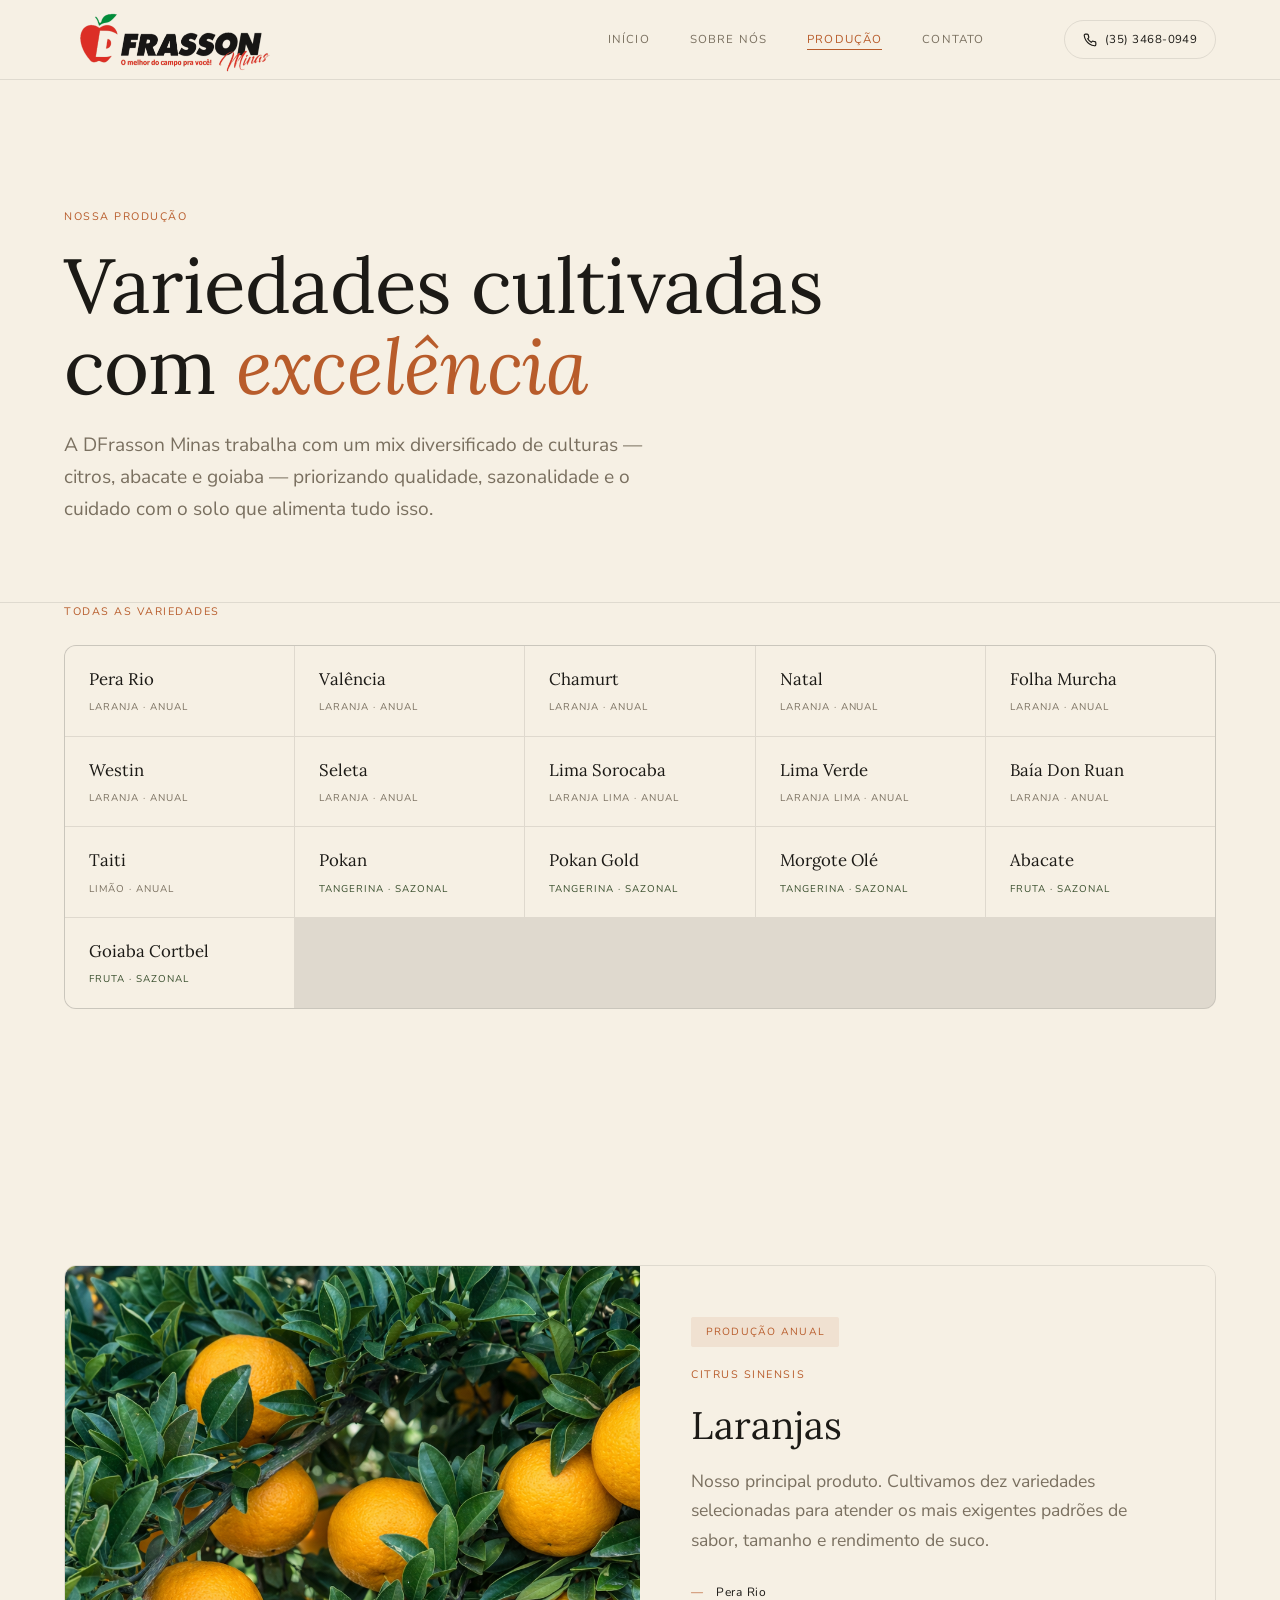
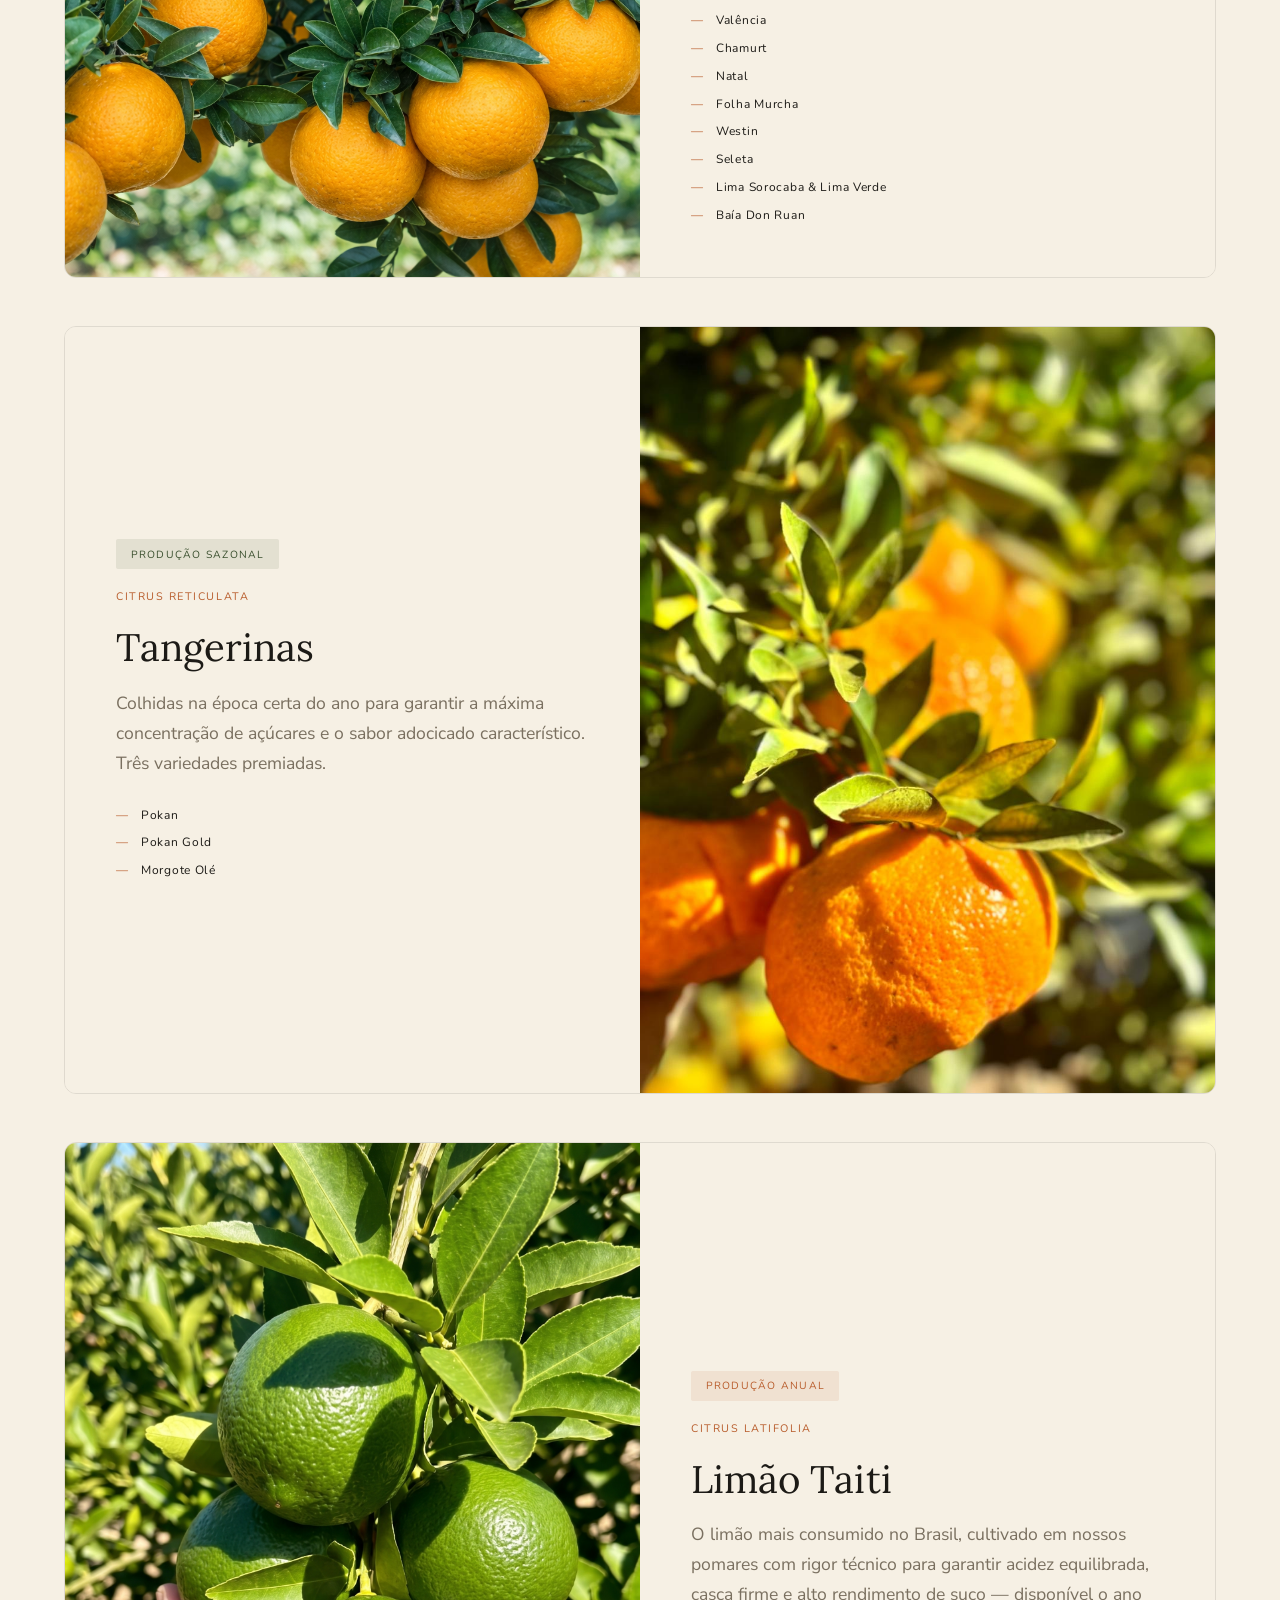
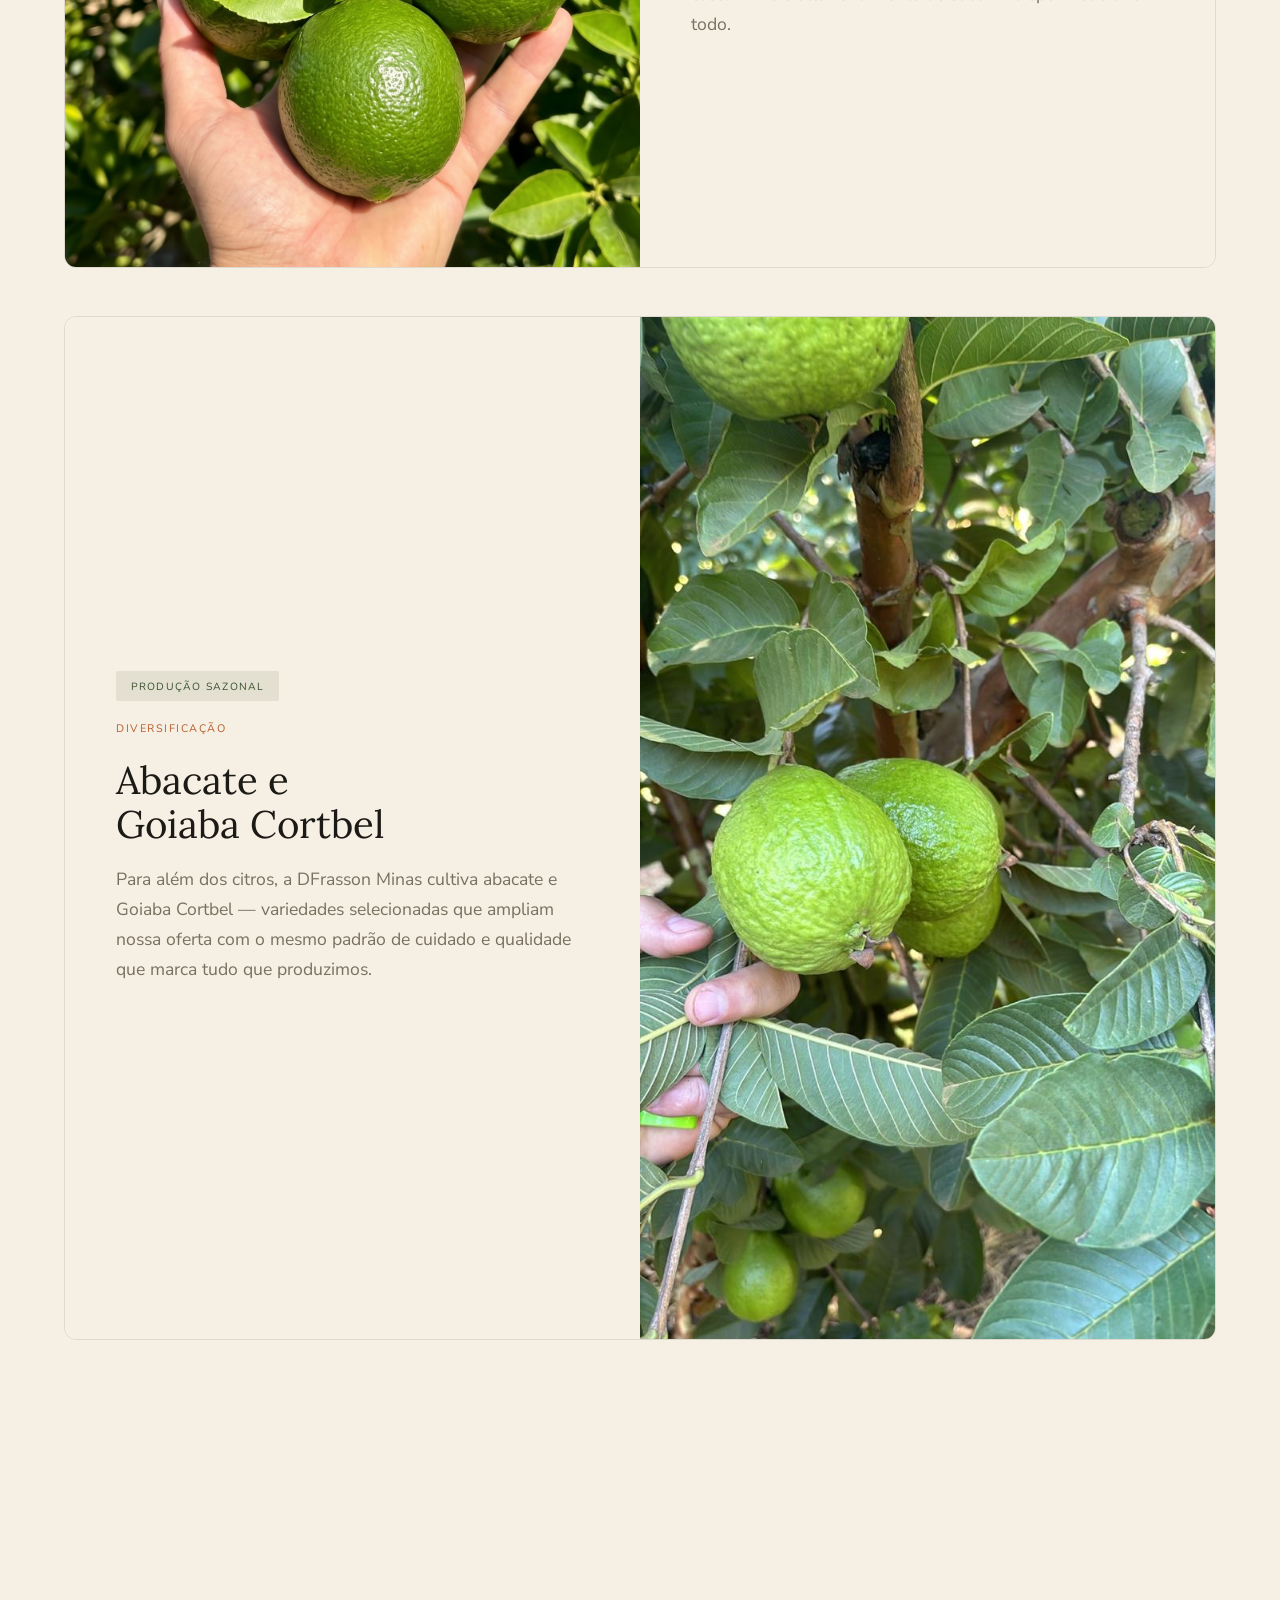
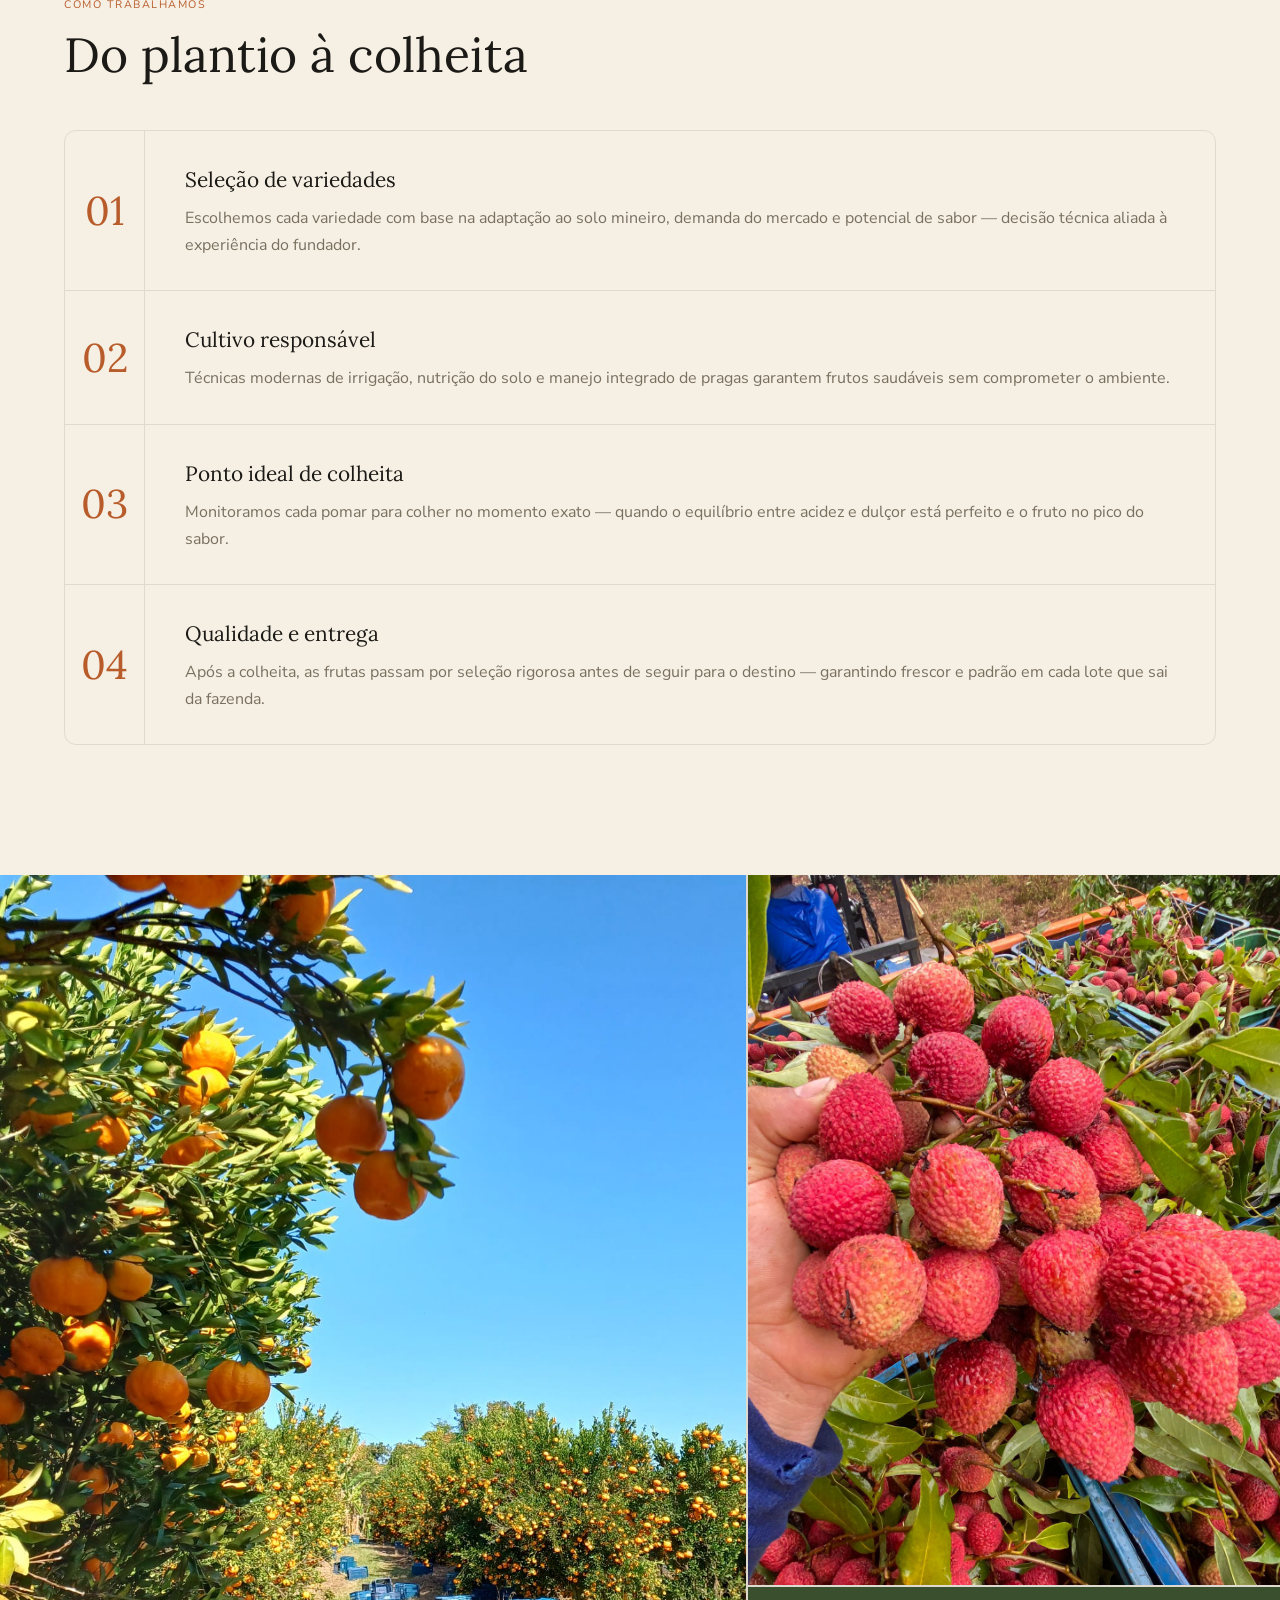
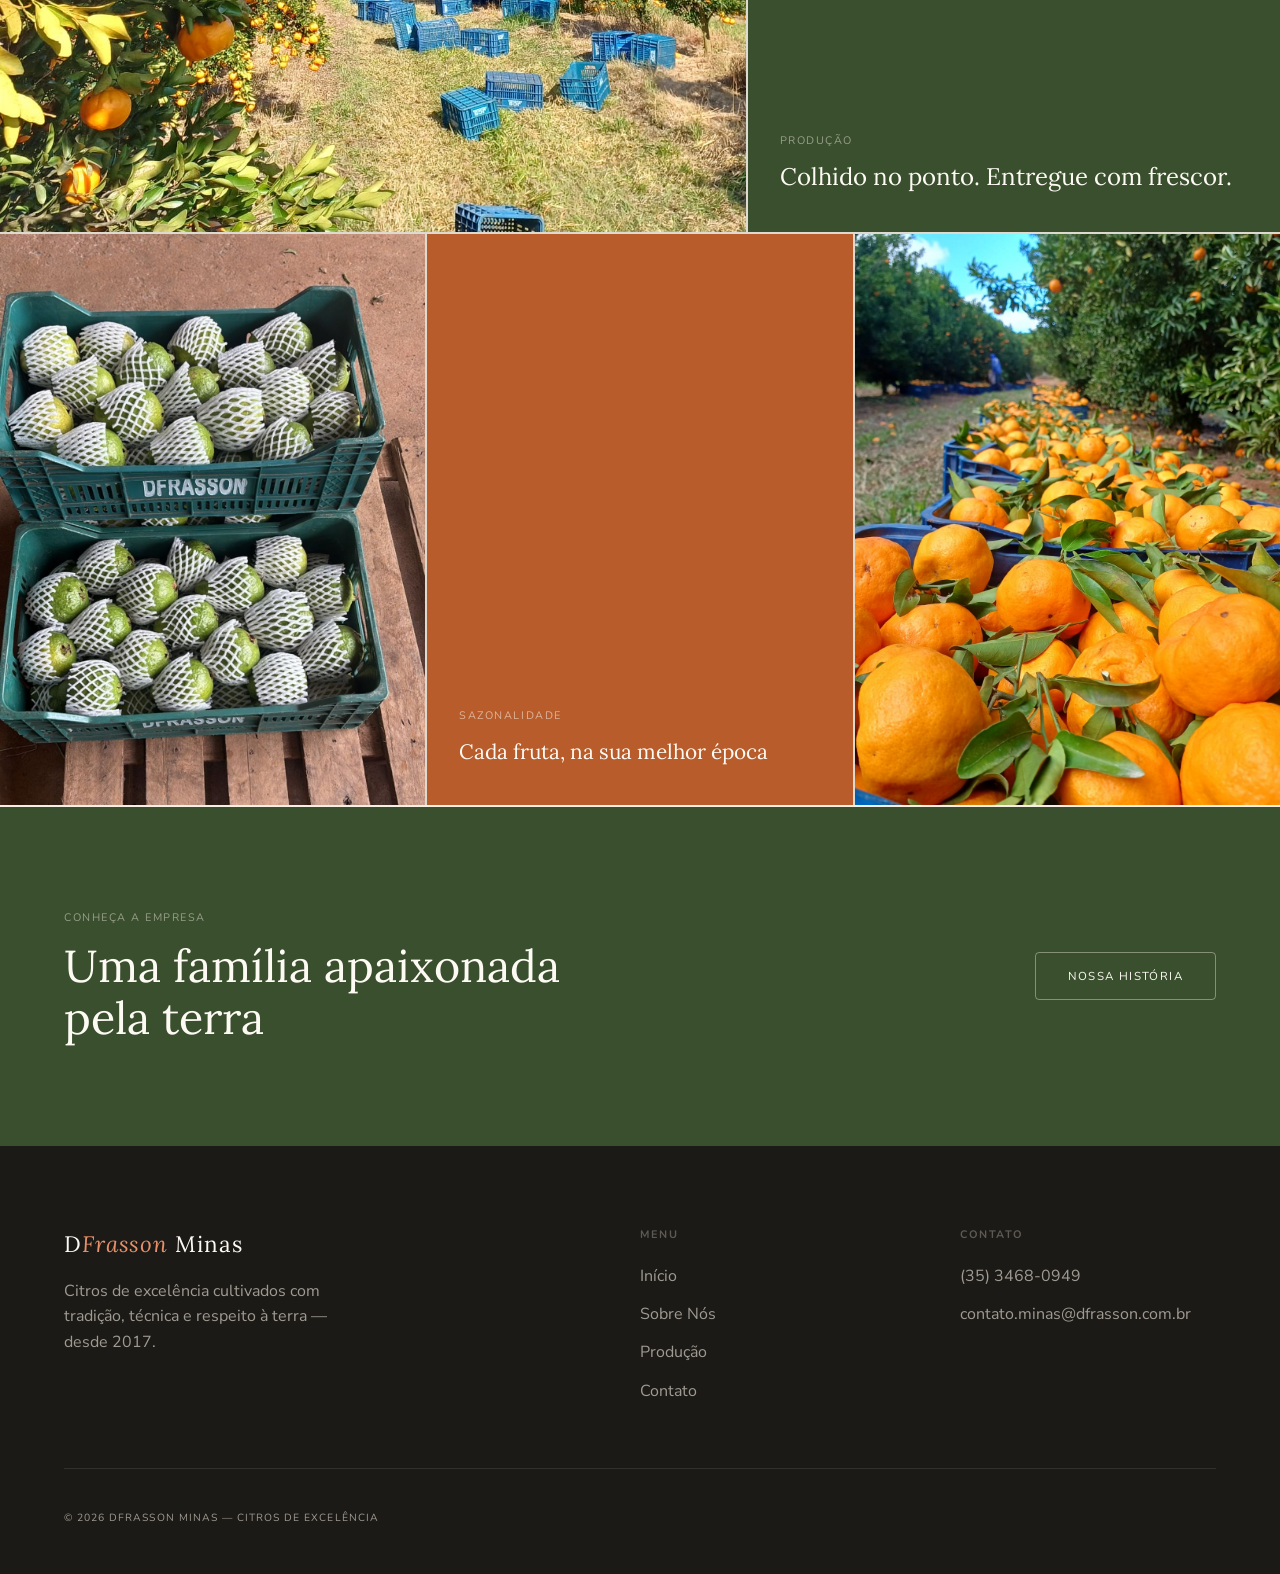
==== producao.html @ 1d4f84dd "V1" ====
<!DOCTYPE html>
<html lang="pt-BR">
<head>
  <link rel="icon" href="img/icon.png" type="image/png">
  <meta charset="UTF-8">
  <meta name="viewport" content="width=device-width, initial-scale=1.0">
  <title>Produção — DFrasson Minas</title>
  <meta name="description" content="Conheça todas as variedades cultivadas pela DFrasson Minas — laranjas, tangerinas, limão, abacate e goiaba.">
  <link rel="stylesheet" href="style.css">
  <style>
    /* ---- Varietal card ---- */
    .varietal {
      display: grid;
      grid-template-columns: 1fr 1fr;
      border: 1px solid var(--c-line);
      border-radius: var(--r-md);
      overflow: hidden;
      transition: box-shadow .3s var(--ease);
    }
    .varietal:hover { box-shadow: 0 12px 48px rgba(28,26,22,.1); }
    .varietal--rev { direction: rtl; }
    .varietal--rev > * { direction: ltr; }
    .varietal__img {
      min-height: 360px;
      overflow: hidden;
      background: var(--c-bone);
    }
    .varietal__img img {
      width: 100%;
      height: 100%;
      object-fit: cover;
      transition: transform 1.2s var(--ease);
    }
    .varietal:hover .varietal__img img { transform: scale(1.05); }
    .varietal__body {
      padding: clamp(2.5rem, 4vw, 4rem);
      display: flex;
      flex-direction: column;
      justify-content: center;
      gap: 1.2rem;
      background: var(--c-cream);
    }
    .varietal__title { font-size: clamp(1.8rem, 3vw, 2.6rem); }
    .varietal__desc { font-size: 1.1rem; color: var(--c-muted); line-height: 1.7; }
    .varietal__list {
      list-style: none;
      display: flex;
      flex-direction: column;
      gap: .5rem;
      margin-top: .5rem;
    }
    .varietal__list li {
      display: flex;
      align-items: baseline;
      gap: .75rem;
      font-family: var(--ff-mono);
      font-size: .75rem;
      letter-spacing: .06em;
      color: var(--c-ink);
    }
    .varietal__list li::before {
      content: '—';
      color: var(--c-terra);
      flex-shrink: 0;
    }
    .varietal__badge {
      display: inline-flex;
      align-items: center;
      gap: .4rem;
      padding: .4rem .9rem;
      border-radius: 2px;
      font-family: var(--ff-mono);
      font-size: .65rem;
      letter-spacing: .12em;
      text-transform: uppercase;
      align-self: flex-start;
    }
    .varietal__badge--anual { background: rgba(184,92,43,.1); color: var(--c-terra); }
    .varietal__badge--sazonal { background: rgba(58,79,46,.1); color: var(--c-moss); }

    /* ---- Citrus index ---- */
    .citrus-index {
      display: grid;
      grid-template-columns: repeat(auto-fill, minmax(200px, 1fr));
      gap: 1px;
      background: var(--c-line);
      border: 1px solid var(--c-line);
      border-radius: var(--r-md);
      overflow: hidden;
    }
    .citrus-chip {
      background: var(--c-cream);
      padding: 1.25rem 1.5rem;
      display: flex;
      flex-direction: column;
      gap: .35rem;
      transition: background .2s;
    }
    .citrus-chip:hover { background: var(--c-bone); }
    .citrus-chip__name { font-family: var(--ff-display); font-size: 1.05rem; font-weight: 300; }
    .citrus-chip__cat { font-family: var(--ff-mono); font-size: .62rem; letter-spacing: .1em; text-transform: uppercase; color: var(--c-muted); }

    /* ---- Process steps ---- */
    .process {
      counter-reset: step;
      display: flex;
      flex-direction: column;
      gap: 0;
      border: 1px solid var(--c-line);
      border-radius: var(--r-md);
      overflow: hidden;
    }
    .step {
      counter-increment: step;
      display: grid;
      grid-template-columns: 80px 1fr;
      border-bottom: 1px solid var(--c-line);
      transition: background .25s;
    }
    .step:last-child { border-bottom: none; }
    .step:hover { background: var(--c-bone); }
    .step__num {
      display: flex;
      align-items: center;
      justify-content: center;
      font-family: var(--ff-display);
      font-size: 2.5rem;
      font-weight: 300;
      color: var(--c-terra);
      border-right: 1px solid var(--c-line);
      padding: 2rem 0;
    }
    .step__num::before { content: counter(step, decimal-leading-zero); }
    .step__body {
      padding: 2rem 2.5rem;
      display: flex;
      flex-direction: column;
      gap: .5rem;
    }
    .step__title { font-family: var(--ff-display); font-size: 1.3rem; font-weight: 300; }
    .step__text { font-size: 1rem; color: var(--c-muted); line-height: 1.65; }

    @media (max-width: 768px) {
      .varietal { grid-template-columns: 1fr; direction: ltr; }
      .varietal__img { min-height: 260px; }
    }
  </style>
</head>
<body>

  <!-- NAV -->
  <nav class="nav" id="nav">
    <a href="index.html" class="nav__logo-img"><img src="img/logo.png" alt="DFrasson Minas"></a>
    <ul class="nav__links">
      <li><a href="index.html">Início</a></li>
      <li><a href="sobre.html">Sobre Nós</a></li>
      <li><a href="producao.html" class="active">Produção</a></li>
      <li><a href="index.html#contato">Contato</a></li>
    </ul>
    <a href="tel:+553534680949" class="nav__phone">
      <svg width="14" height="14" viewBox="0 0 24 24" fill="none" stroke="currentColor" stroke-width="2" stroke-linecap="round" stroke-linejoin="round"><path d="M22 16.92v3a2 2 0 0 1-2.18 2 19.79 19.79 0 0 1-8.63-3.07 19.5 19.5 0 0 1-6-6 19.79 19.79 0 0 1-3.07-8.67A2 2 0 0 1 4.11 2h3a2 2 0 0 1 2 1.72 12.84 12.84 0 0 0 .7 2.81 2 2 0 0 1-.45 2.11L8.09 9.91a16 16 0 0 0 6 6l1.27-1.27a2 2 0 0 1 2.11-.45 12.84 12.84 0 0 0 2.81.7A2 2 0 0 1 22 16.92z"/></svg>
      (35) 3468-0949
    </a>
    <button class="nav__burger" id="burger" aria-label="Menu">
      <span></span><span></span><span></span>
    </button>
  </nav>
  <div class="nav__mobile" id="mobile-menu">
    <a href="index.html">Início</a>
    <a href="sobre.html">Sobre Nós</a>
    <a href="producao.html" class="active">Produção</a>
    <a href="index.html#contato">Contato</a>
  </div>

  <!-- PAGE HERO -->
  <header class="page-hero reveal">
    <p class="tag">Nossa produção</p>
    <h1 class="display" style="margin-top:.8rem;">
      Variedades cultivadas<br>com <em style="color:var(--c-terra);">excelência</em>
    </h1>
    <p style="margin-top:1.5rem;font-size:1.2rem;color:var(--c-muted);max-width:600px;line-height:1.65;">
      A DFrasson Minas trabalha com um mix diversificado de culturas — citros, abacate e goiaba — priorizando qualidade, sazonalidade e o cuidado com o solo que alimenta tudo isso.
    </p>
  </header>

  <!-- CITRUS INDEX (todas as variedades) -->
  <div class="section reveal" style="padding-top:0;">
    <p class="tag" style="margin-bottom:1.5rem;">Todas as variedades</p>
    <div class="citrus-index">
      <div class="citrus-chip">
        <span class="citrus-chip__name">Pera Rio</span>
        <span class="citrus-chip__cat">Laranja · Anual</span>
      </div>
      <div class="citrus-chip">
        <span class="citrus-chip__name">Valência</span>
        <span class="citrus-chip__cat">Laranja · Anual</span>
      </div>
      <div class="citrus-chip">
        <span class="citrus-chip__name">Chamurt</span>
        <span class="citrus-chip__cat">Laranja · Anual</span>
      </div>
      <div class="citrus-chip">
        <span class="citrus-chip__name">Natal</span>
        <span class="citrus-chip__cat">Laranja · Anual</span>
      </div>
      <div class="citrus-chip">
        <span class="citrus-chip__name">Folha Murcha</span>
        <span class="citrus-chip__cat">Laranja · Anual</span>
      </div>
      <div class="citrus-chip">
        <span class="citrus-chip__name">Westin</span>
        <span class="citrus-chip__cat">Laranja · Anual</span>
      </div>
      <div class="citrus-chip">
        <span class="citrus-chip__name">Seleta</span>
        <span class="citrus-chip__cat">Laranja · Anual</span>
      </div>
      <div class="citrus-chip">
        <span class="citrus-chip__name">Lima Sorocaba</span>
        <span class="citrus-chip__cat">Laranja Lima · Anual</span>
      </div>
      <div class="citrus-chip">
        <span class="citrus-chip__name">Lima Verde</span>
        <span class="citrus-chip__cat">Laranja Lima · Anual</span>
      </div>
      <div class="citrus-chip">
        <span class="citrus-chip__name">Baía Don Ruan</span>
        <span class="citrus-chip__cat">Laranja · Anual</span>
      </div>
      <div class="citrus-chip">
        <span class="citrus-chip__name">Taiti</span>
        <span class="citrus-chip__cat">Limão · Anual</span>
      </div>
      <div class="citrus-chip">
        <span class="citrus-chip__name">Pokan</span>
        <span class="citrus-chip__cat" style="color:var(--c-moss);">Tangerina · Sazonal</span>
      </div>
      <div class="citrus-chip">
        <span class="citrus-chip__name">Pokan Gold</span>
        <span class="citrus-chip__cat" style="color:var(--c-moss);">Tangerina · Sazonal</span>
      </div>
      <div class="citrus-chip">
        <span class="citrus-chip__name">Morgote Olé</span>
        <span class="citrus-chip__cat" style="color:var(--c-moss);">Tangerina · Sazonal</span>
      </div>
      <div class="citrus-chip">
        <span class="citrus-chip__name">Abacate</span>
        <span class="citrus-chip__cat" style="color:var(--c-moss);">Fruta · Sazonal</span>
      </div>
      <div class="citrus-chip">
        <span class="citrus-chip__name">Goiaba Cortbel</span>
        <span class="citrus-chip__cat" style="color:var(--c-moss);">Fruta · Sazonal</span>
      </div>
    </div>
  </div>

  <!-- VARIEDADES DETALHADAS -->
  <div class="section" style="display:flex;flex-direction:column;gap:3rem;">

    <!-- Laranjas -->
    <div class="varietal reveal">
      <div class="varietal__img">
        <img src="img/laranja.png" alt="Laranjas DFrasson">
      </div>
      <div class="varietal__body">
        <span class="varietal__badge varietal__badge--anual">Produção Anual</span>
        <p class="tag">Citrus sinensis</p>
        <h2 class="headline varietal__title">Laranjas</h2>
        <p class="varietal__desc">
          Nosso principal produto. Cultivamos dez variedades selecionadas para atender os mais exigentes padrões de sabor, tamanho e rendimento de suco.
        </p>
        <ul class="varietal__list">
          <li>Pera Rio</li>
          <li>Valência</li>
          <li>Chamurt</li>
          <li>Natal</li>
          <li>Folha Murcha</li>
          <li>Westin</li>
          <li>Seleta</li>
          <li>Lima Sorocaba &amp; Lima Verde</li>
          <li>Baía Don Ruan</li>
        </ul>
      </div>
    </div>

    <!-- Tangerinas -->
    <div class="varietal varietal--rev reveal">
      <div class="varietal__img">
        <img src="img/tangerina.jpeg" alt="Tangerinas DFrasson">
      </div>
      <div class="varietal__body">
        <span class="varietal__badge varietal__badge--sazonal">Produção Sazonal</span>
        <p class="tag">Citrus reticulata</p>
        <h2 class="headline varietal__title">Tangerinas</h2>
        <p class="varietal__desc">
          Colhidas na época certa do ano para garantir a máxima concentração de açúcares e o sabor adocicado característico. Três variedades premiadas.
        </p>
        <ul class="varietal__list">
          <li>Pokan</li>
          <li>Pokan Gold</li>
          <li>Morgote Olé</li>
        </ul>
      </div>
    </div>

    <!-- Limão Taiti -->
    <div class="varietal reveal">
      <div class="varietal__img">
        <img src="img/limao.png" alt="Limão Taiti DFrasson">
      </div>
      <div class="varietal__body">
        <span class="varietal__badge varietal__badge--anual">Produção Anual</span>
        <p class="tag">Citrus latifolia</p>
        <h2 class="headline varietal__title">Limão Taiti</h2>
        <p class="varietal__desc">
          O limão mais consumido no Brasil, cultivado em nossos pomares com rigor técnico para garantir acidez equilibrada, casca firme e alto rendimento de suco — disponível o ano todo.
        </p>
      </div>
    </div>

    <!-- Abacate e Goiaba -->
    <div class="varietal varietal--rev reveal">
      <div class="varietal__img">
        <img src="img/goiaba.jpeg" alt="Abacate e Goiaba DFrasson">
      </div>
      <div class="varietal__body">
        <span class="varietal__badge varietal__badge--sazonal">Produção Sazonal</span>
        <p class="tag">Diversificação</p>
        <h2 class="headline varietal__title">Abacate e<br>Goiaba Cortbel</h2>
        <p class="varietal__desc">
          Para além dos citros, a DFrasson Minas cultiva abacate e Goiaba Cortbel — variedades selecionadas que ampliam nossa oferta com o mesmo padrão de cuidado e qualidade que marca tudo que produzimos.
        </p>
      </div>
    </div>
  </div>

  <!-- PROCESSO -->
  <div class="section reveal">
    <div style="margin-bottom:3rem;">
      <p class="tag">Como trabalhamos</p>
      <h2 class="headline" style="font-size:clamp(2rem,4vw,3rem);margin-top:.8rem;">Do plantio à colheita</h2>
    </div>
    <div class="process">
      <div class="step">
        <div class="step__num"></div>
        <div class="step__body">
          <h3 class="step__title">Seleção de variedades</h3>
          <p class="step__text">Escolhemos cada variedade com base na adaptação ao solo mineiro, demanda do mercado e potencial de sabor — decisão técnica aliada à experiência do fundador.</p>
        </div>
      </div>
      <div class="step">
        <div class="step__num"></div>
        <div class="step__body">
          <h3 class="step__title">Cultivo responsável</h3>
          <p class="step__text">Técnicas modernas de irrigação, nutrição do solo e manejo integrado de pragas garantem frutos saudáveis sem comprometer o ambiente.</p>
        </div>
      </div>
      <div class="step">
        <div class="step__num"></div>
        <div class="step__body">
          <h3 class="step__title">Ponto ideal de colheita</h3>
          <p class="step__text">Monitoramos cada pomar para colher no momento exato — quando o equilíbrio entre acidez e dulçor está perfeito e o fruto no pico do sabor.</p>
        </div>
      </div>
      <div class="step">
        <div class="step__num"></div>
        <div class="step__body">
          <h3 class="step__title">Qualidade e entrega</h3>
          <p class="step__text">Após a colheita, as frutas passam por seleção rigorosa antes de seguir para o destino — garantindo frescor e padrão em cada lote que sai da fazenda.</p>
        </div>
      </div>
    </div>
  </div>

  <!-- BENTO MOSAIC -->
  <div class="bento reveal" style="margin-top:2px;margin-bottom:2px;">
    <div class="bento-cell bento-cell--a">
      <img src="img/prod1.jpeg" alt="">
    </div>
    <div class="bento-cell bento-cell--b">
      <img src="img/prod2.jpeg" alt="">
    </div>
    <div class="bento-cell bento-cell--c">
      <p class="tag" style="color:rgba(246,240,228,.5);margin-bottom:.8rem;">Produção</p>
      <p class="headline" style="font-size:1.5rem;color:var(--c-white);line-height:1.2;">Colhido no ponto. Entregue com frescor.</p>
    </div>
    <div class="bento-cell bento-cell--d">
      <img src="img/prod3.jpeg" alt="">
    </div>
    <div class="bento-cell bento-cell--e">
      <p class="tag" style="color:rgba(246,240,228,.6);margin-bottom:.8rem;">Sazonalidade</p>
      <p class="headline" style="font-size:1.3rem;color:var(--c-white);line-height:1.3;">Cada fruta, na sua melhor época</p>
    </div>
    <div class="bento-cell bento-cell--f">
      <img src="img/prod4.jpeg" alt="">
    </div>
  </div>

  <!-- CTA -->
  <div class="section--moss">
    <div style="max-width:1360px;margin:0 auto;padding:clamp(4rem,8vw,7rem) clamp(1.5rem,5vw,5rem);display:flex;justify-content:space-between;align-items:center;flex-wrap:wrap;gap:2rem;">
      <div class="reveal">
        <p class="tag" style="color:rgba(246,240,228,.5);margin-bottom:.8rem;">Conheça a empresa</p>
        <h2 class="headline" style="font-size:clamp(1.8rem,3.5vw,2.8rem);color:var(--c-white);">Uma família apaixonada<br>pela terra</h2>
      </div>
      <a href="sobre.html" class="btn btn--outline" style="color:var(--c-white);border-color:rgba(246,240,228,.4);">Nossa história</a>
    </div>
  </div>

  <!-- FOOTER -->
  <footer>
    <div style="max-width:1360px;margin:0 auto;">
      <div class="footer__top">
        <div>
          <div class="footer__brand">D<span>Frasson</span> Minas</div>
          <p class="footer__tagline">Citros de excelência cultivados com tradição, técnica e respeito à terra — desde 2017.</p>
        </div>
        <nav class="footer__col">
          <h4>Menu</h4>
          <ul>
            <li><a href="index.html">Início</a></li>
            <li><a href="sobre.html">Sobre Nós</a></li>
            <li><a href="producao.html">Produção</a></li>
            <li><a href="index.html#contato">Contato</a></li>
          </ul>
        </nav>
        <nav class="footer__col">
          <h4>Contato</h4>
          <ul>
            <li><a href="tel:+553534680949">(35) 3468-0949</a></li>
            <li><a href="mailto:contato.minas@dfrasson.com.br">contato.minas@dfrasson.com.br</a></li>
          </ul>
        </nav>
      </div>
      <div class="footer__bottom">
        <p class="footer__copy">© 2026 DFrasson Minas — Citros de Excelência</p>
      </div>
    </div>
  </footer>

  <script>
    const nav = document.getElementById('nav');
    window.addEventListener('scroll', () => nav.classList.toggle('scrolled', window.scrollY > 60));
    const burger = document.getElementById('burger');
    const mobileMenu = document.getElementById('mobile-menu');
    burger.addEventListener('click', () => {
      burger.classList.toggle('open');
      mobileMenu.classList.toggle('open');
    });
    const io = new IntersectionObserver((entries) => {
      entries.forEach((e, i) => {
        if (e.isIntersecting) {
          setTimeout(() => e.target.classList.add('in'), i * 80);
          io.unobserve(e.target);
        }
      });
    }, { threshold: 0.08, rootMargin: '0px 0px -40px 0px' });
    document.querySelectorAll('.reveal, .reveal-l').forEach(el => io.observe(el));
  </script>
</body>
</html>
---- style.css ----
/* ===== DFRASSON MINAS — CITROS DE EXCELÊNCIA ===== */
/* Aesthetic: Warm Editorial Agrícola               */
/* Palette: Terracota · Marfim · Verde Musgo        */

@import url('https://fonts.googleapis.com/css2?family=Lora:ital,wght@0,600;0,700;1,600;1,700&family=Nunito:wght@300;400;500;600&family=Nunito+Sans:wght@300;400;500&display=swap');

/* ---- Tokens ---- */
:root {
  --c-terra:   #B85C2B;
  --c-terra-d: #8C3E18;
  --c-terra-l: #E8906A;
  --c-cream:   #F6F0E4;
  --c-bone:    #EDE5D3;
  --c-moss:    #3A4F2E;
  --c-moss-l:  #5C7048;
  --c-ink:     #1C1A16;
  --c-muted:   #7A7060;
  --c-line:    rgba(28,26,22,0.1);
  --c-white:   #FDFAF4;
  --ff-display: 'Lora', Georgia, serif;
  --ff-body:   'Nunito Sans', sans-serif;
  --ff-mono:   'Nunito', sans-serif;
  --nav-h:     80px;
  --r-sm:      4px;
  --r-md:      12px;
  --r-lg:      24px;
  --ease:      cubic-bezier(.16,1,.3,1);
}

/* ---- Reset ---- */
*, *::before, *::after { box-sizing: border-box; margin: 0; padding: 0; }
html { scroll-behavior: smooth; scroll-padding-top: var(--nav-h); font-size: 16px; }
body {
  font-family: var(--ff-body);
  background: var(--c-cream);
  color: var(--c-ink);
  line-height: 1.65;
  overflow-x: hidden;
}
img { display: block; max-width: 100%; }
a { color: inherit; text-decoration: none; }

/* ---- Nav ---- */
.nav {
  position: sticky;
  top: 0;
  z-index: 100;
  height: var(--nav-h);
  background: var(--c-cream);
  border-bottom: 1px solid var(--c-line);
  display: flex;
  align-items: center;
  padding: 0 clamp(1.5rem, 5vw, 5rem);
  gap: 3rem;
  transition: box-shadow .3s;
}
.nav.scrolled { box-shadow: 0 2px 24px rgba(28,26,22,.08); }
.nav__logo {
  font-family: var(--ff-display);
  font-size: 1.45rem;
  font-weight: 300;
  letter-spacing: .06em;
  color: var(--c-ink);
  flex-shrink: 0;
}
.nav__logo span { color: var(--c-terra); font-style: italic; }
.nav__logo-img {
  display: flex;
  align-items: center;
  flex-shrink: 0;
  line-height: 0;
}
.nav__logo-img img {
  height: 90px;
  width: auto;
  display: block;
  mix-blend-mode: multiply;
  transition: opacity .2s;
}
.nav__logo-img:hover img { opacity: .75; }
.nav__links {
  display: flex;
  gap: 2.5rem;
  list-style: none;
  margin-left: auto;
  font-family: var(--ff-mono);
  font-size: .72rem;
  letter-spacing: .1em;
  text-transform: uppercase;
}
.nav__links a {
  color: var(--c-muted);
  transition: color .2s;
  position: relative;
}
.nav__links a::after {
  content: '';
  position: absolute;
  bottom: -3px;
  left: 0;
  width: 0;
  height: 1px;
  background: var(--c-terra);
  transition: width .3s var(--ease);
}
.nav__links a:hover { color: var(--c-ink); }
.nav__links a:hover::after,
.nav__links a.active::after { width: 100%; }
.nav__links a.active { color: var(--c-terra); }

.nav__phone {
  display: flex;
  align-items: center;
  gap: .5rem;
  margin-left: 2rem;
  padding: .55rem 1.1rem;
  border: 1px solid var(--c-line);
  border-radius: 999px;
  font-family: var(--ff-mono);
  font-size: .72rem;
  letter-spacing: .04em;
  color: var(--c-ink);
  white-space: nowrap;
  transition: border-color .2s, color .2s;
}
.nav__phone:hover { border-color: var(--c-terra); color: var(--c-terra); }
.nav__phone svg { flex-shrink: 0; }

/* ---- Hamburger ---- */
.nav__burger {
  display: none;
  flex-direction: column;
  gap: 5px;
  cursor: pointer;
  margin-left: auto;
  padding: 4px;
  border: none;
  background: none;
}
.nav__burger span {
  display: block;
  width: 26px;
  height: 1.5px;
  background: var(--c-ink);
  transition: transform .3s var(--ease), opacity .3s;
  transform-origin: center;
}
.nav__burger.open span:nth-child(1) { transform: translateY(6.5px) rotate(45deg); }
.nav__burger.open span:nth-child(2) { opacity: 0; }
.nav__burger.open span:nth-child(3) { transform: translateY(-6.5px) rotate(-45deg); }

.nav__mobile {
  display: none;
  position: fixed;
  inset: var(--nav-h) 0 0 0;
  background: var(--c-cream);
  z-index: 99;
  padding: 3rem clamp(1.5rem,5vw,3rem);
  flex-direction: column;
  gap: 2rem;
  font-family: var(--ff-display);
  font-size: 2rem;
  font-weight: 300;
}
.nav__mobile.open { display: flex; }
.nav__mobile a { color: var(--c-ink); border-bottom: 1px solid var(--c-line); padding-bottom: 1rem; }
.nav__mobile a.active { color: var(--c-terra); }

/* ---- Type utilities ---- */
.tag {
  font-family: var(--ff-mono);
  font-size: .68rem;
  letter-spacing: .14em;
  text-transform: uppercase;
  color: var(--c-terra);
}
.display {
  font-family: var(--ff-display);
  font-weight: 300;
  line-height: 1.05;
  letter-spacing: -.01em;
}
.headline {
  font-family: var(--ff-display);
  font-weight: 300;
  line-height: 1.15;
}

/* ---- Buttons ---- */
.btn {
  display: inline-flex;
  align-items: center;
  gap: .5rem;
  font-family: var(--ff-mono);
  font-size: .72rem;
  letter-spacing: .12em;
  text-transform: uppercase;
  padding: .85rem 2rem;
  border-radius: var(--r-sm);
  cursor: pointer;
  transition: all .25s var(--ease);
  border: 1px solid transparent;
}
.btn--primary {
  background: var(--c-terra);
  color: var(--c-white);
  border-color: var(--c-terra);
}
.btn--primary:hover {
  background: var(--c-terra-d);
  border-color: var(--c-terra-d);
  transform: translateY(-1px);
}
.btn--outline {
  background: transparent;
  color: var(--c-ink);
  border-color: var(--c-ink);
}
.btn--outline:hover {
  background: var(--c-ink);
  color: var(--c-white);
}
.btn--ghost {
  background: transparent;
  color: var(--c-terra);
  border-color: var(--c-terra);
}
.btn--ghost:hover {
  background: var(--c-terra);
  color: var(--c-white);
}

/* ---- Section wrapper ---- */
.section {
  padding: clamp(5rem, 10vw, 9rem) clamp(1.5rem, 5vw, 5rem);
  max-width: 1360px;
  margin-left: auto;
  margin-right: auto;
}
.section--full { max-width: 100%; padding-left: 0; padding-right: 0; }
.section--bone { background: var(--c-bone); }
.section--moss { background: var(--c-moss); color: var(--c-white); }
.section--ink  { background: var(--c-ink);  color: var(--c-white); }

/* ---- Hero ---- */
.hero {
  position: relative;
  min-height: 96vh;
  display: grid;
  place-items: end start;
  overflow: hidden;
}
.hero__img {
  position: absolute;
  inset: 0;
  width: 100%;
  height: 100%;
  object-fit: cover;
  object-position: center 60%;
}
.hero__veil {
  position: absolute;
  inset: 0;
  background: linear-gradient(
    160deg,
    rgba(28,26,22,.55) 0%,
    rgba(28,26,22,.25) 50%,
    rgba(28,26,22,.65) 100%
  );
}
.hero__content {
  position: relative;
  z-index: 2;
  padding: clamp(3rem, 8vw, 7rem) clamp(1.5rem, 6vw, 6rem);
  max-width: 780px;
}
.hero__content .tag { color: rgba(246,240,228,.7); margin-bottom: 1.2rem; }
.hero__title {
  font-family: var(--ff-display);
  font-size: clamp(3.2rem, 7vw, 6.5rem);
  font-weight: 300;
  line-height: 1.02;
  color: var(--c-white);
  margin-bottom: 1.5rem;
  letter-spacing: -.015em;
}
.hero__title em { font-style: italic; color: var(--c-terra-l); }
.hero__sub {
  font-family: var(--ff-body);
  font-size: clamp(1.1rem, 2vw, 1.4rem);
  color: rgb(255, 255, 255);
  max-width: 500px;
  margin-bottom: 2.5rem;
  line-height: 1.6;
}
.hero__cta { display: flex; gap: 1rem; flex-wrap: wrap; }
.hero__scroll {
  position: absolute;
  bottom: 2.5rem;
  right: clamp(1.5rem, 5vw, 5rem);
  z-index: 2;
  display: flex;
  flex-direction: column;
  align-items: center;
  gap: .5rem;
  font-family: var(--ff-mono);
  font-size: .6rem;
  letter-spacing: .15em;
  text-transform: uppercase;
  color: rgba(246,240,228,.5);
  writing-mode: vertical-lr;
}
.hero__scroll::before {
  content: '';
  width: 1px;
  height: 60px;
  background: rgba(246,240,228,.3);
  animation: scrollline 2s ease-in-out infinite;
}
@keyframes scrollline {
  0%,100% { transform: scaleY(0); transform-origin: top; }
  50% { transform: scaleY(1); transform-origin: top; }
}

/* ---- Intro grid ---- */
.intro {
  display: grid;
  grid-template-columns: 1fr 1fr;
  gap: 0;
}
.intro__text {
  padding: clamp(4rem, 8vw, 7rem) clamp(2rem, 5vw, 6rem);
  display: flex;
  flex-direction: column;
  justify-content: center;
  gap: 1.5rem;
}
.intro__text h2 { font-size: clamp(2.2rem, 4vw, 3.8rem); }
.intro__text p { font-size: 1.15rem; color: var(--c-muted); max-width: 460px; }
.intro__img {
  position: relative;
  min-height: 500px;
  overflow: hidden;
}
.intro__img img {
  position: absolute;
  inset: 0;
  width: 100%;
  height: 100%;
  object-fit: cover;
  transition: transform 1.5s var(--ease);
}
.intro__img:hover img { transform: scale(1.04); }

/* ---- Stat strip ---- */
.stats {
  display: grid;
  grid-template-columns: repeat(3, 1fr);
  border-top: 1px solid var(--c-line);
  border-bottom: 1px solid var(--c-line);
}
.stat {
  padding: 3rem clamp(1.5rem, 3vw, 4rem);
  border-right: 1px solid var(--c-line);
  display: flex;
  flex-direction: column;
  gap: .5rem;
}
.stat:last-child { border-right: none; }
.stat__n {
  font-family: var(--ff-display);
  font-size: clamp(3rem, 5vw, 5rem);
  font-weight: 300;
  color: var(--c-terra);
  line-height: 1;
}
.stat__label { font-family: var(--ff-mono); font-size: .7rem; letter-spacing: .1em; text-transform: uppercase; color: var(--c-muted); }

/* ---- Product grid ---- */
.products {
  display: grid;
  grid-template-columns: repeat(auto-fill, minmax(280px, 1fr));
  gap: 1px;
  background: var(--c-line);
  border: 1px solid var(--c-line);
}
.product-card {
  background: var(--c-cream);
  padding: 2.5rem 2rem;
  display: flex;
  flex-direction: column;
  gap: 1rem;
  transition: background .25s;
  cursor: default;
}
.product-card:hover { background: var(--c-bone); }
.product-card__icon {
  font-size: 2rem;
  line-height: 1;
}
.product-card__name {
  font-family: var(--ff-display);
  font-size: 1.5rem;
  font-weight: 300;
}
.product-card__desc { font-size: 1rem; color: var(--c-muted); line-height: 1.6; }
.product-card__tag { margin-top: auto; }

/* ---- Values grid ---- */
.values {
  display: grid;
  grid-template-columns: repeat(3, 1fr);
  gap: 2px;
  background: rgba(255,255,255,.1);
}
.value {
  padding: 3rem 2rem;
  display: flex;
  flex-direction: column;
  gap: 1rem;
  border: 1px solid rgba(255,255,255,.12);
  transition: background .25s;
}
.value:hover { background: rgba(255,255,255,.05); }
.value__num {
  font-family: var(--ff-display);
  font-size: 3rem;
  font-weight: 300;
  color: var(--c-terra-l);
  line-height: 1;
}
.value__title { font-family: var(--ff-display); font-size: 1.3rem; font-weight: 300; }
.value__text { font-size: 1rem; color: rgba(246,240,228,.7); line-height: 1.6; }

/* ---- Quote ---- */
.quote-section {
  display: grid;
  grid-template-columns: 1fr 2fr;
  align-items: center;
  gap: 0;
}
.quote-label {
  padding: clamp(3rem, 6vw, 6rem) clamp(2rem, 4vw, 5rem);
  border-right: 1px solid var(--c-line);
}
.quote-body {
  padding: clamp(3rem, 6vw, 6rem) clamp(2rem, 5vw, 6rem);
}
blockquote {
  font-family: var(--ff-display);
  font-style: italic;
  font-size: clamp(1.6rem, 3vw, 2.4rem);
  font-weight: 300;
  line-height: 1.3;
  color: var(--c-ink);
  max-width: 680px;
}
blockquote cite {
  display: block;
  margin-top: 1.5rem;
  font-family: var(--ff-mono);
  font-style: normal;
  font-size: .7rem;
  letter-spacing: .12em;
  text-transform: uppercase;
  color: var(--c-muted);
}

/* ---- Founder card ---- */
.founder {
  display: grid;
  grid-template-columns: 340px 1fr;
  gap: 0;
  border: 1px solid var(--c-line);
  border-radius: var(--r-md);
  overflow: hidden;
  box-shadow: 0 4px 32px rgba(28,26,22,.06);
}
.founder__visual {
  background: linear-gradient(160deg, var(--c-moss) 0%, #1e2e14 100%);
  display: flex;
  flex-direction: column;
  align-items: center;
  justify-content: center;
  min-height: 360px;
  position: relative;
  overflow: hidden;
  gap: 1rem;
}
.founder__monogram {
  font-family: var(--ff-display);
  font-size: 7rem;
  font-weight: 600;
  color: rgba(255,255,255,.12);
  letter-spacing: -.04em;
  line-height: 1;
}
.founder__visual-label {
  position: absolute;
  bottom: 2rem;
  left: 50%;
  transform: translateX(-50%);
  text-align: center;
  white-space: nowrap;
}
.founder__visual::after {
  content: '';
  position: absolute;
  inset: 0;
  background: radial-gradient(ellipse at 60% 40%, rgba(184,92,43,.25), transparent 65%);
}
.founder__text {
  padding: clamp(2.5rem, 4vw, 4rem);
  display: flex;
  flex-direction: column;
  justify-content: center;
  gap: 1.2rem;
}
.founder__name { font-size: clamp(1.6rem, 2.5vw, 2.2rem); }
.founder__role { font-family: var(--ff-mono); font-size: .7rem; letter-spacing: .12em; text-transform: uppercase; color: var(--c-terra); }
.founder__bio { font-size: 1.1rem; color: var(--c-muted); line-height: 1.7; max-width: 520px; }
.founder__badges {
  display: flex;
  flex-wrap: wrap;
  gap: .6rem;
  margin-top: .5rem;
}
.founder__badge {
  font-family: var(--ff-mono);
  font-size: .68rem;
  letter-spacing: .08em;
  text-transform: uppercase;
  background: var(--c-bone);
  color: var(--c-muted);
  border: 1px solid var(--c-line);
  border-radius: 100px;
  padding: .4rem 1rem;
}

/* ---- Bento mosaic ---- */
.bento {
  display: grid;
  grid-template-columns: repeat(12, 1fr);
  grid-template-rows: auto;
  gap: 2px;
  background: var(--c-line);
}
.bento-cell {
  background: var(--c-cream);
  position: relative;
  overflow: hidden;
}
.bento-cell img {
  width: 100%;
  height: 100%;
  object-fit: cover;
  transition: transform 1.2s var(--ease);
}
.bento-cell:hover img { transform: scale(1.06); }
.bento-cell--a { grid-column: span 7; grid-row: span 2; min-height: 500px; }
.bento-cell--b { grid-column: span 5; min-height: 245px; }
.bento-cell--c { grid-column: span 5; min-height: 245px; background: var(--c-moss); display: flex; flex-direction: column; justify-content: flex-end; padding: 2.5rem 2rem; }
.bento-cell--d { grid-column: span 4; min-height: 300px; }
.bento-cell--e { grid-column: span 4; min-height: 300px; background: var(--c-terra); display: flex; flex-direction: column; justify-content: flex-end; padding: 2.5rem 2rem; }
.bento-cell--f { grid-column: span 4; min-height: 300px; }

/* ---- Mission / Vision cards ---- */
.mv-grid {
  display: grid;
  grid-template-columns: repeat(2, 1fr);
  gap: 2rem;
}
.mv-card {
  padding: 3rem 2.5rem;
  border: 1px solid var(--c-line);
  border-radius: var(--r-md);
  display: flex;
  flex-direction: column;
  gap: 1.2rem;
  position: relative;
  overflow: hidden;
  transition: border-color .25s;
}
.mv-card:hover { border-color: var(--c-terra); }
.mv-card__accent {
  position: absolute;
  top: 0;
  left: 0;
  width: 3px;
  height: 100%;
  background: var(--c-terra);
  transform: scaleY(0);
  transform-origin: bottom;
  transition: transform .4s var(--ease);
}
.mv-card:hover .mv-card__accent { transform: scaleY(1); }
.mv-card h3 { font-size: clamp(1.4rem, 2vw, 1.9rem); }
.mv-card p { font-size: 1.05rem; color: var(--c-muted); line-height: 1.7; }

/* ---- Contato ---- */
.contact-grid {
  display: grid;
  grid-template-columns: repeat(2, 1fr);
  gap: 1.5rem;
  margin-top: 2.5rem;
}
.contact-item {
  display: flex;
  align-items: center;
  gap: 1.2rem;
  padding: 2rem;
  border: 1px solid rgba(246,240,228,.18);
  border-radius: var(--r-md);
  transition: border-color .25s;
}
.contact-item:hover { border-color: rgba(246,240,228,.5); }
.contact-item__icon {
  flex-shrink: 0;
  width: 48px;
  height: 48px;
  border-radius: 50%;
  display: flex;
  align-items: center;
  justify-content: center;
  background: rgba(246,240,228,.1);
  color: var(--c-terra-l);
}
.contact-item__label {
  font-family: var(--ff-mono);
  font-size: .65rem;
  letter-spacing: .12em;
  text-transform: uppercase;
  color: rgba(246,240,228,.55);
  margin-bottom: .3rem;
}
.contact-item__value {
  font-family: var(--ff-display);
  font-size: 1.3rem;
  font-weight: 300;
  color: var(--c-white);
}
.contact-item a.contact-item__value:hover { color: var(--c-terra-l); }
@media (max-width: 640px) {
  .contact-grid { grid-template-columns: 1fr; }
}

/* ---- Seasonal strip ---- */
.seasonal-strip {
  display: grid;
  grid-template-columns: repeat(4, 1fr);
  gap: 0;
  border: 1px solid var(--c-line);
  border-radius: var(--r-md);
  overflow: hidden;
}
.season-col {
  padding: 2rem 1.5rem;
  border-right: 1px solid var(--c-line);
}
.season-col:last-child { border-right: none; }
.season-col h4 { font-family: var(--ff-display); font-size: 1.2rem; font-weight: 300; margin-bottom: 1rem; }
.season-col ul { list-style: none; display: flex; flex-direction: column; gap: .5rem; }
.season-col ul li { font-size: .95rem; color: var(--c-muted); padding-left: 1rem; position: relative; }
.season-col ul li::before { content: '–'; position: absolute; left: 0; color: var(--c-terra); }

/* ---- Footer ---- */
footer {
  background: var(--c-ink);
  color: rgba(246,240,228,.6);
  padding: 5rem clamp(1.5rem, 5vw, 5rem) 3rem;
}
.footer__top {
  display: grid;
  grid-template-columns: 2fr 1fr 1fr;
  gap: 4rem;
  padding-bottom: 4rem;
  border-bottom: 1px solid rgba(246,240,228,.1);
  margin-bottom: 2.5rem;
}
.footer__brand {
  font-family: var(--ff-display);
  font-size: 1.4rem;
  font-weight: 300;
  color: var(--c-white);
  margin-bottom: 1rem;
  letter-spacing: .04em;
}
.footer__brand span { color: var(--c-terra-l); font-style: italic; }
.footer__tagline { font-size: 1rem; max-width: 280px; line-height: 1.6; }
.footer__col h4 { font-family: var(--ff-mono); font-size: .68rem; letter-spacing: .14em; text-transform: uppercase; color: rgba(246,240,228,.3); margin-bottom: 1.2rem; }
.footer__col ul { list-style: none; display: flex; flex-direction: column; gap: .75rem; }
.footer__col a { color: rgba(246,240,228,.6); transition: color .2s; }
.footer__col a:hover { color: var(--c-white); }
.footer__bottom { display: flex; justify-content: space-between; align-items: center; }
.footer__copy { font-family: var(--ff-mono); font-size: .65rem; letter-spacing: .1em; text-transform: uppercase; }
.footer__est { font-family: var(--ff-display); font-size: 5rem; font-weight: 300; color: rgba(246,240,228,.04); line-height: 1; }

/* ---- Animations ---- */
.reveal {
  opacity: 0;
  transform: translateY(24px);
  transition: opacity .8s var(--ease), transform .8s var(--ease);
}
.reveal.in { opacity: 1; transform: none; }
.reveal-l {
  opacity: 0;
  transform: translateX(-24px);
  transition: opacity .9s var(--ease), transform .9s var(--ease);
}
.reveal-l.in { opacity: 1; transform: none; }

/* ---- Page hero (interior pages) ---- */
.page-hero {
  padding: clamp(5rem, 10vw, 9rem) clamp(1.5rem, 5vw, 5rem) clamp(3rem, 6vw, 6rem);
  border-bottom: 1px solid var(--c-line);
  max-width: 1360px;
  margin: 0 auto;
}
.page-hero .tag { margin-bottom: 1.2rem; }
.page-hero h1 { font-size: clamp(3rem, 6vw, 5.5rem); max-width: 820px; }

/* ---- Responsive ---- */
@media (max-width: 1024px) {
  .intro { grid-template-columns: 1fr; }
  .intro__img { min-height: 400px; position: relative; }
  .intro__img img { position: static; width: 100%; height: 400px; }
  .quote-section { grid-template-columns: 1fr; }
  .quote-label { border-right: none; border-bottom: 1px solid var(--c-line); }
  .founder { grid-template-columns: 1fr; }
  .founder__visual { min-height: 220px; }
  .footer__top { grid-template-columns: 1fr 1fr; }
  .values { grid-template-columns: 1fr 1fr; }
  .bento-cell--a { grid-column: span 12; min-height: 380px; }
  .bento-cell--b, .bento-cell--c { grid-column: span 6; }
  .bento-cell--d, .bento-cell--e, .bento-cell--f { grid-column: span 4; min-height: 240px; }
  .seasonal-strip { grid-template-columns: repeat(2, 1fr); }
  .season-col { border-bottom: 1px solid var(--c-line); }
  .season-col:nth-child(even) { border-right: none; }
  .season-col:nth-last-child(-n+2) { border-bottom: none; }
}

@media (max-width: 768px) {
  .nav__links { display: none; }
  .nav__phone { display: none; }
  .nav__burger { display: flex; }
  .stats { grid-template-columns: 1fr; }
  .stat { border-right: none; border-bottom: 1px solid var(--c-line); }
  .stat:last-child { border-bottom: none; }
  .mv-grid { grid-template-columns: 1fr; }
  .values { grid-template-columns: 1fr; }
  .bento-cell--b, .bento-cell--c { grid-column: span 12; }
  .bento-cell--d, .bento-cell--e, .bento-cell--f { grid-column: span 12; min-height: 280px; }
  .footer__top { grid-template-columns: 1fr; gap: 2.5rem; }
  .seasonal-strip { grid-template-columns: 1fr; }
  .season-col:nth-child(even) { border-right: none; }
  .season-col { border-bottom: 1px solid var(--c-line); }
  .season-col:last-child { border-bottom: none; }
}
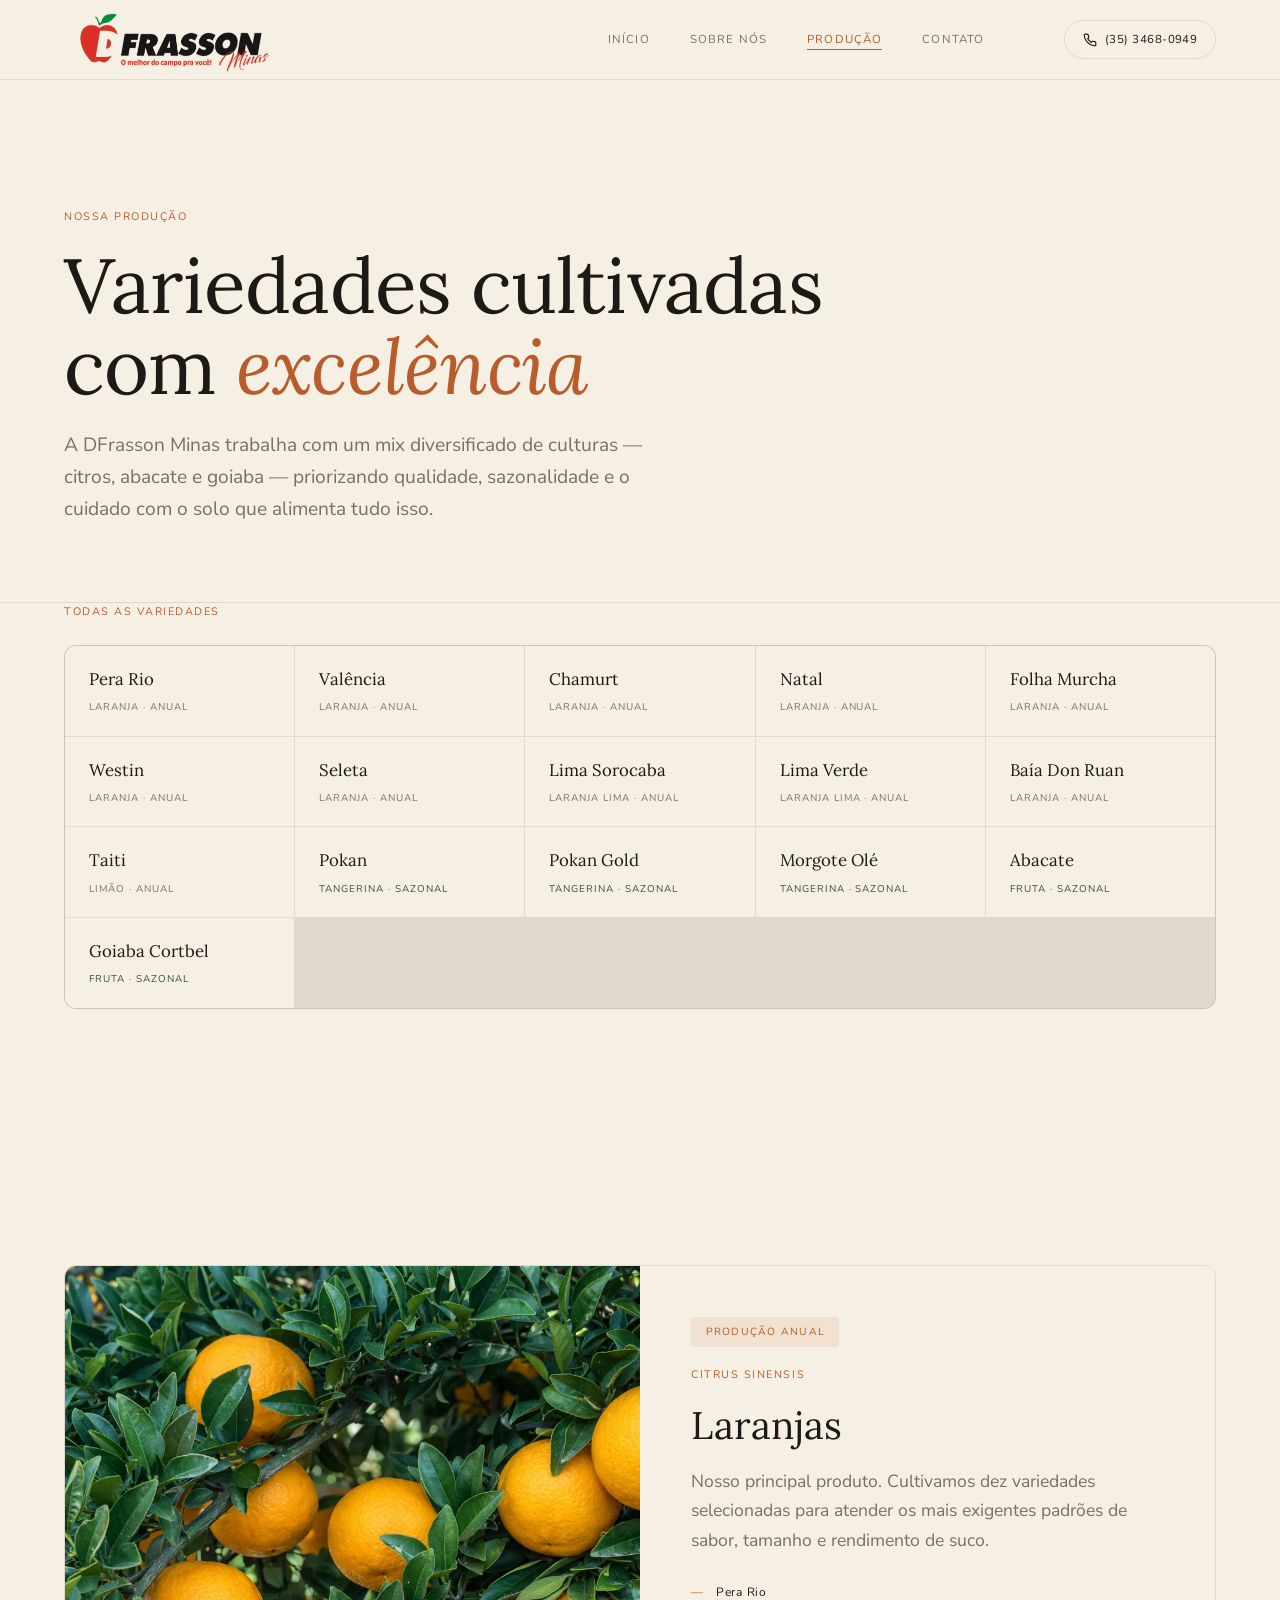
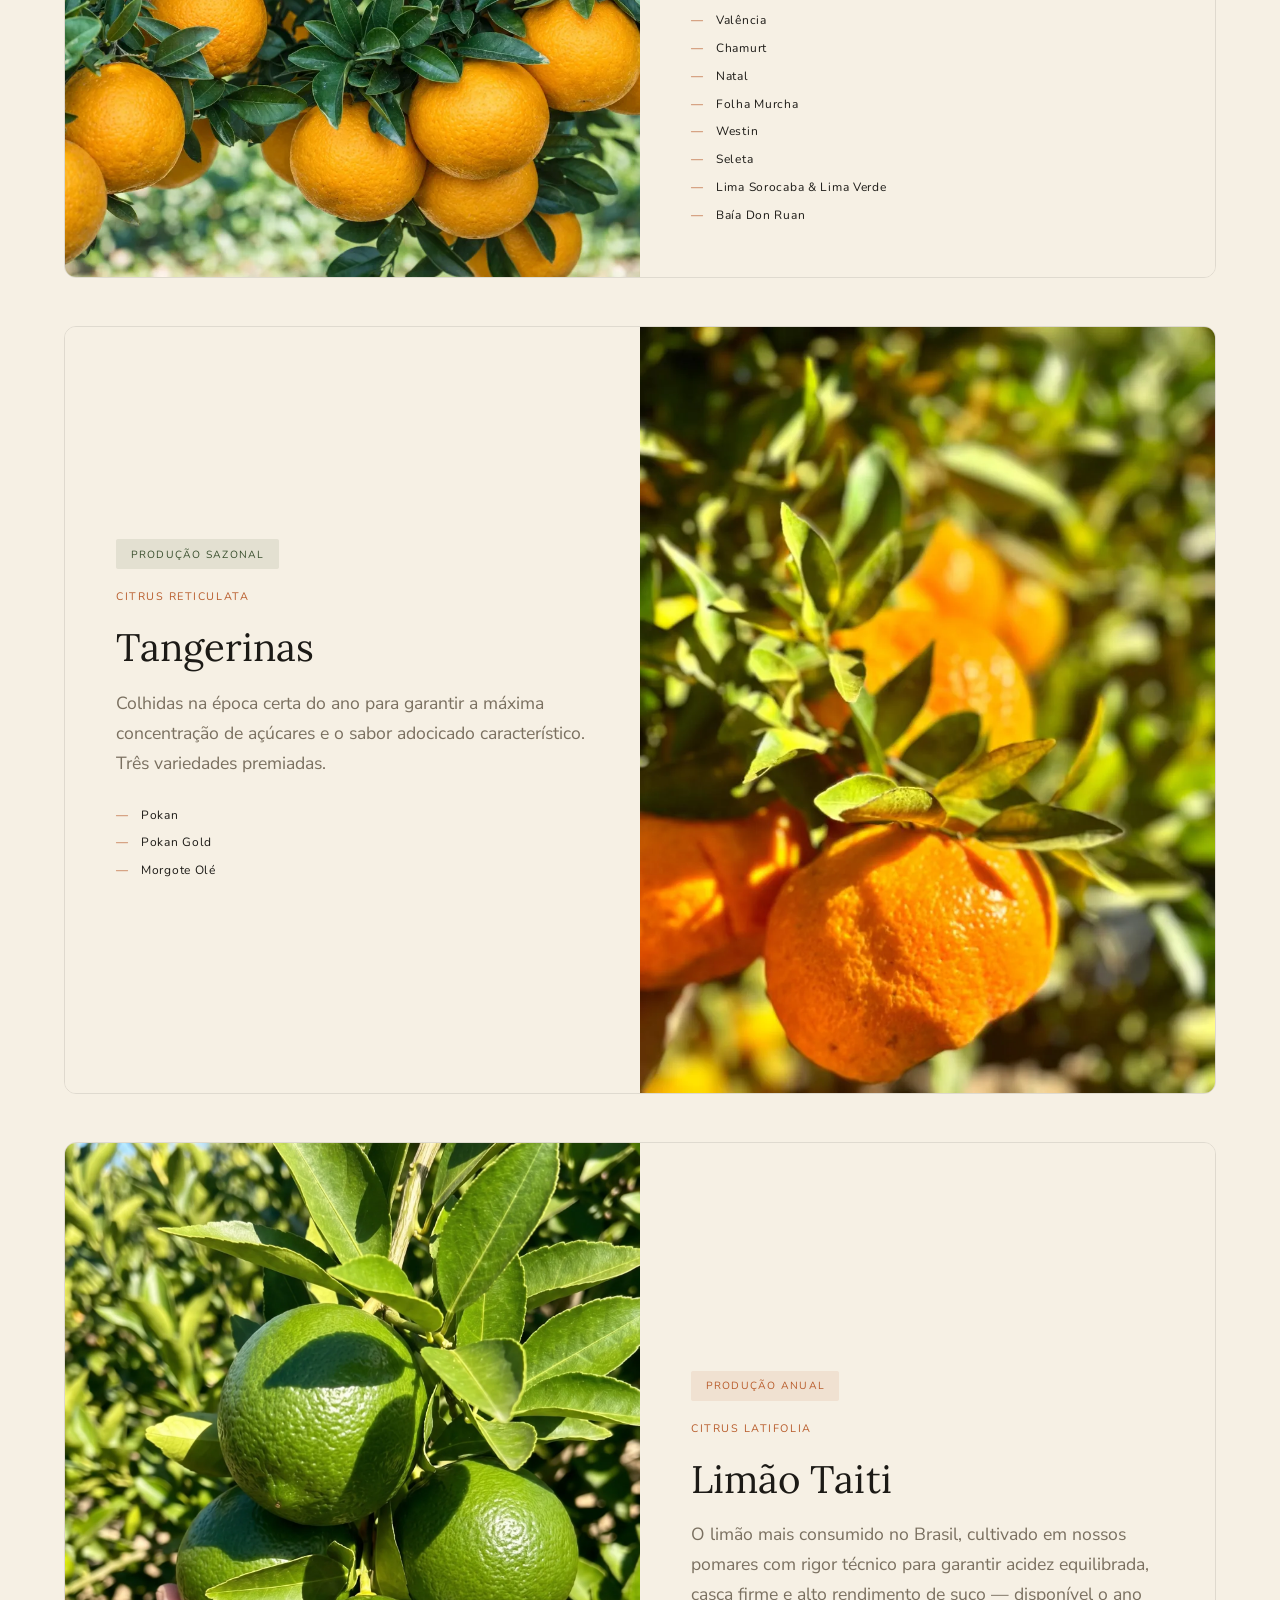
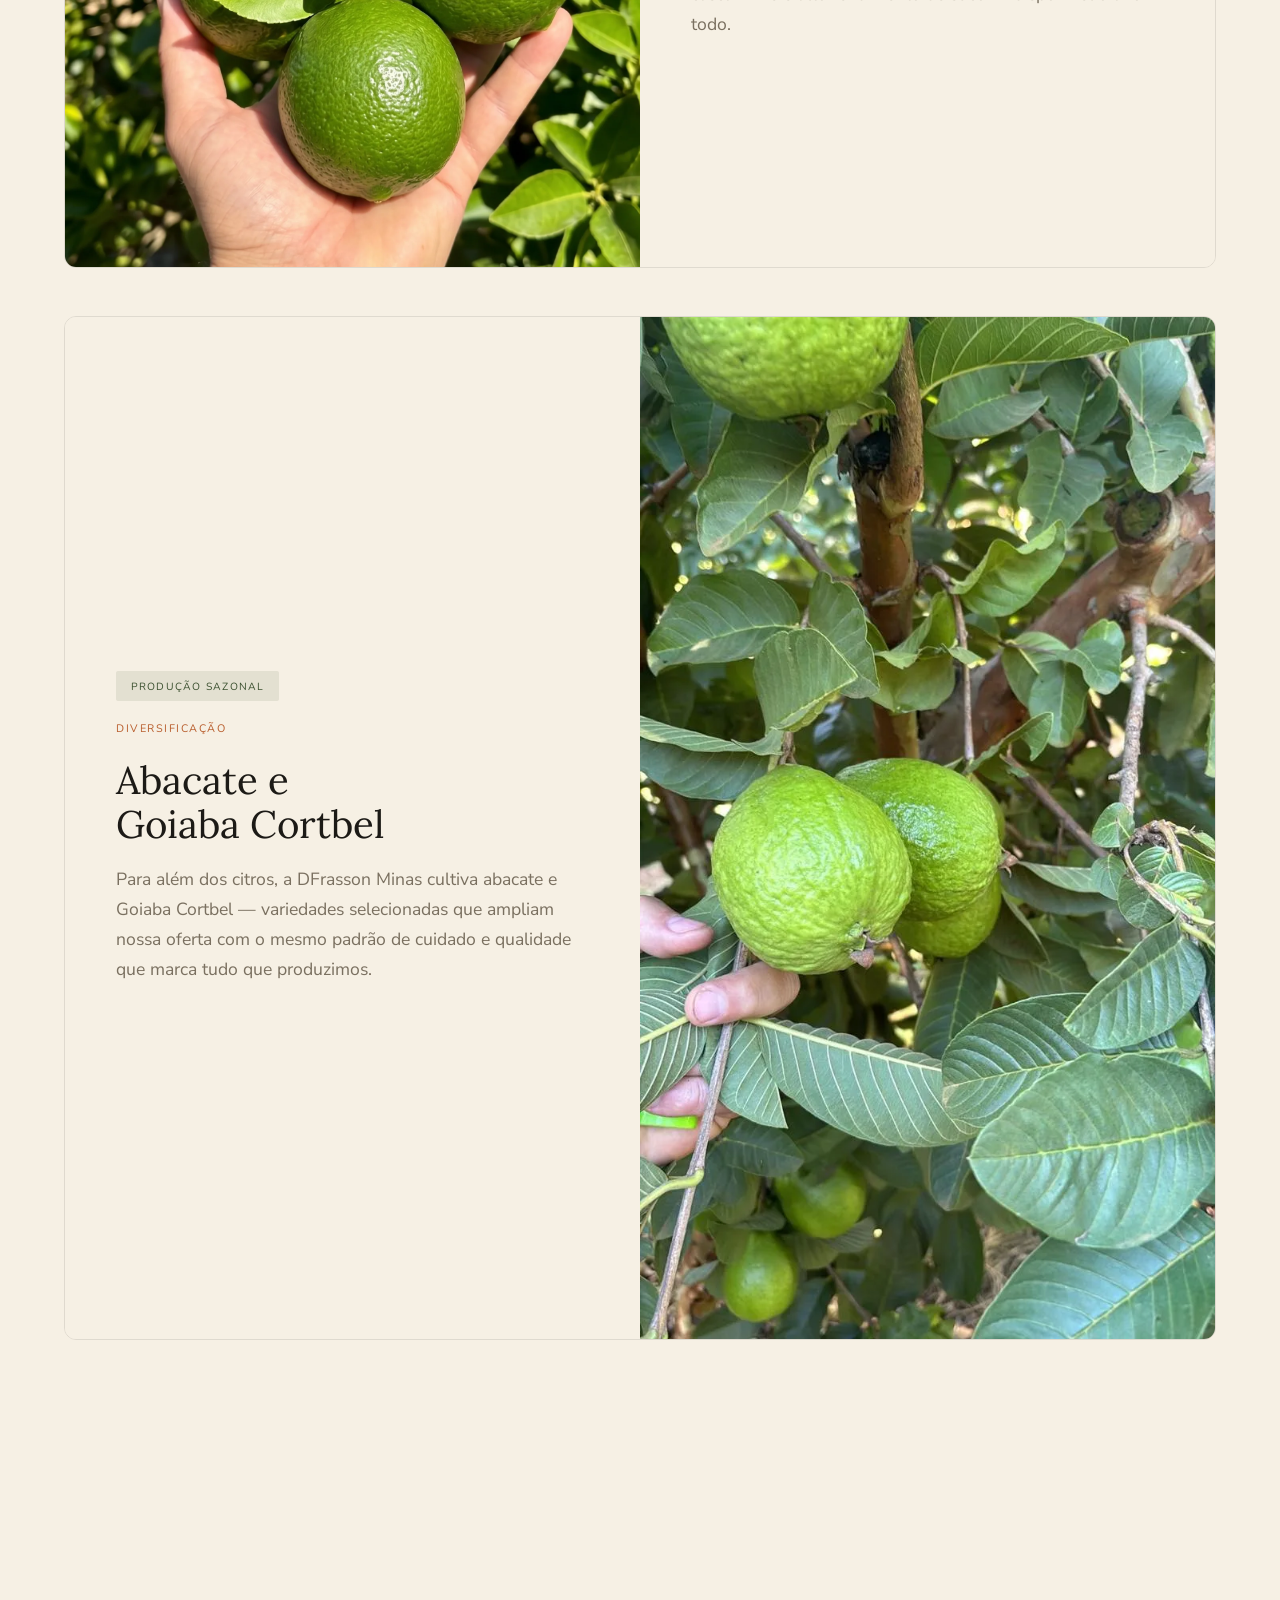
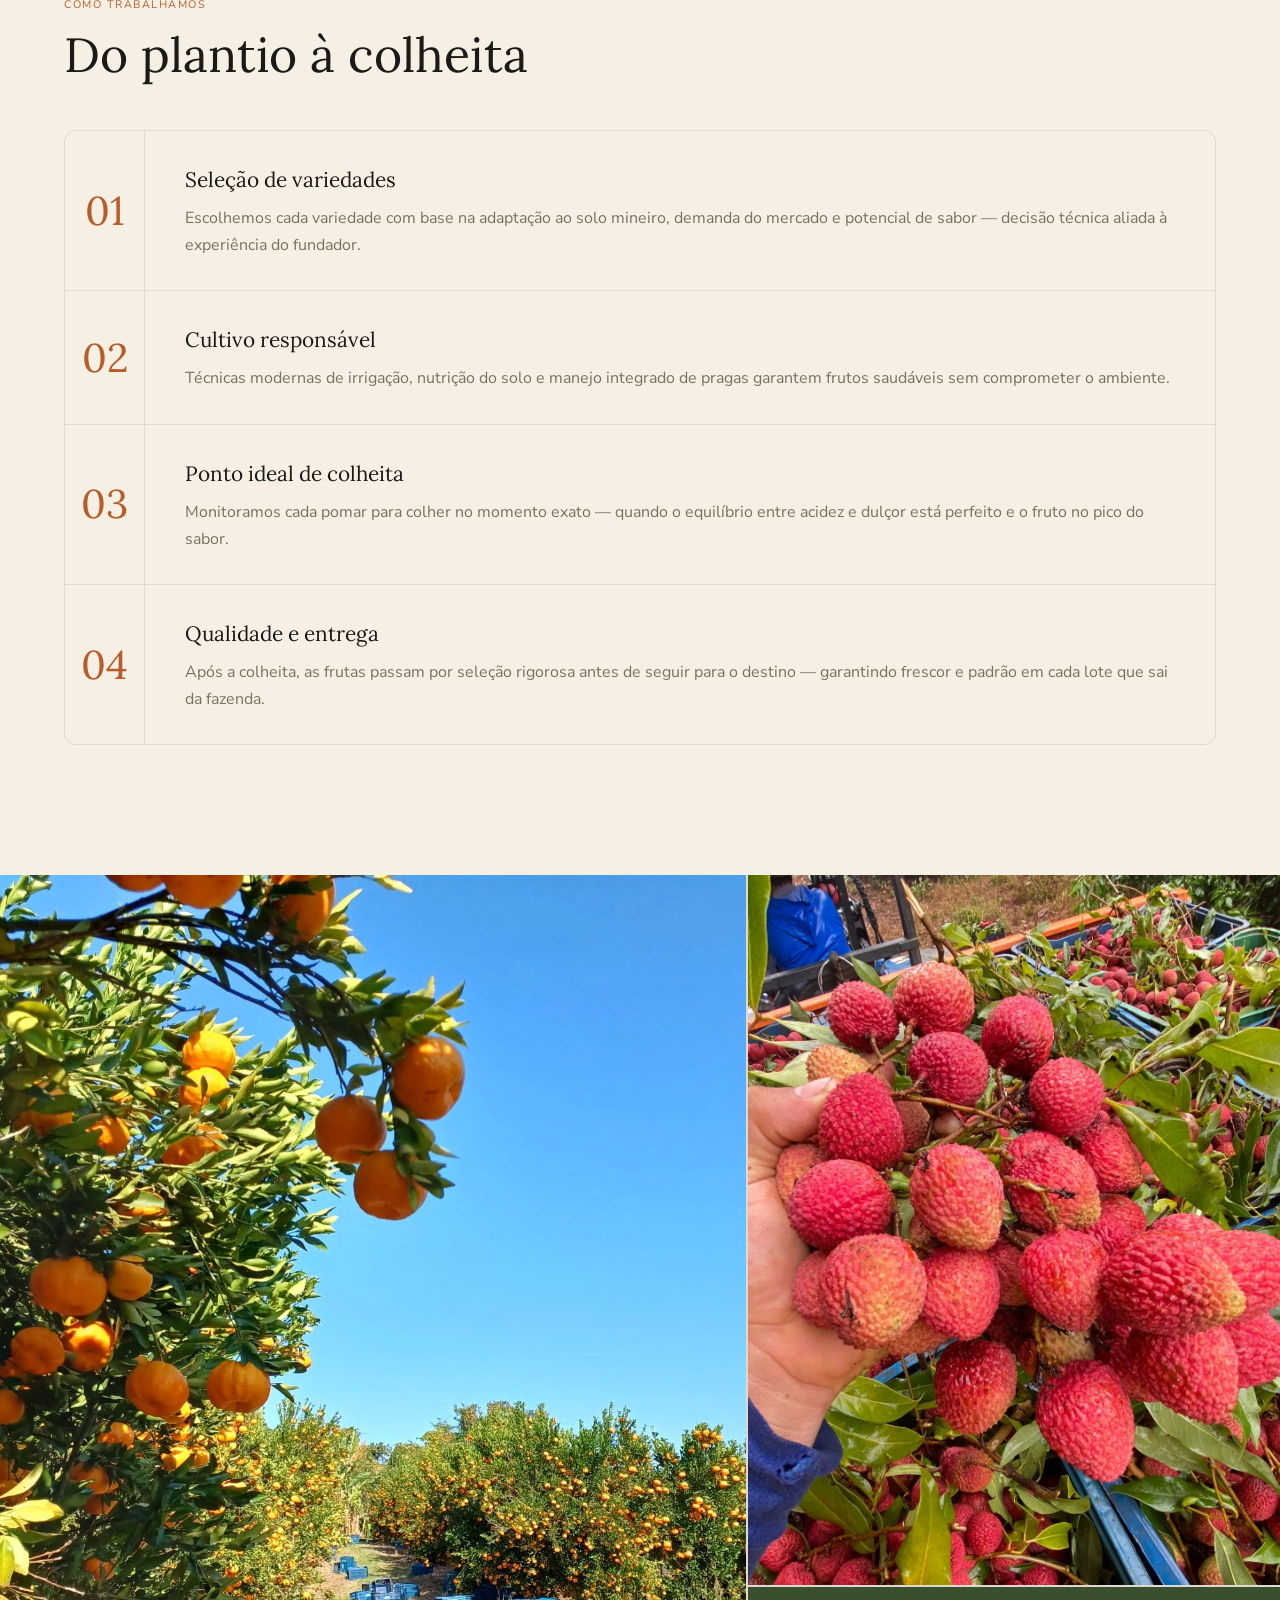
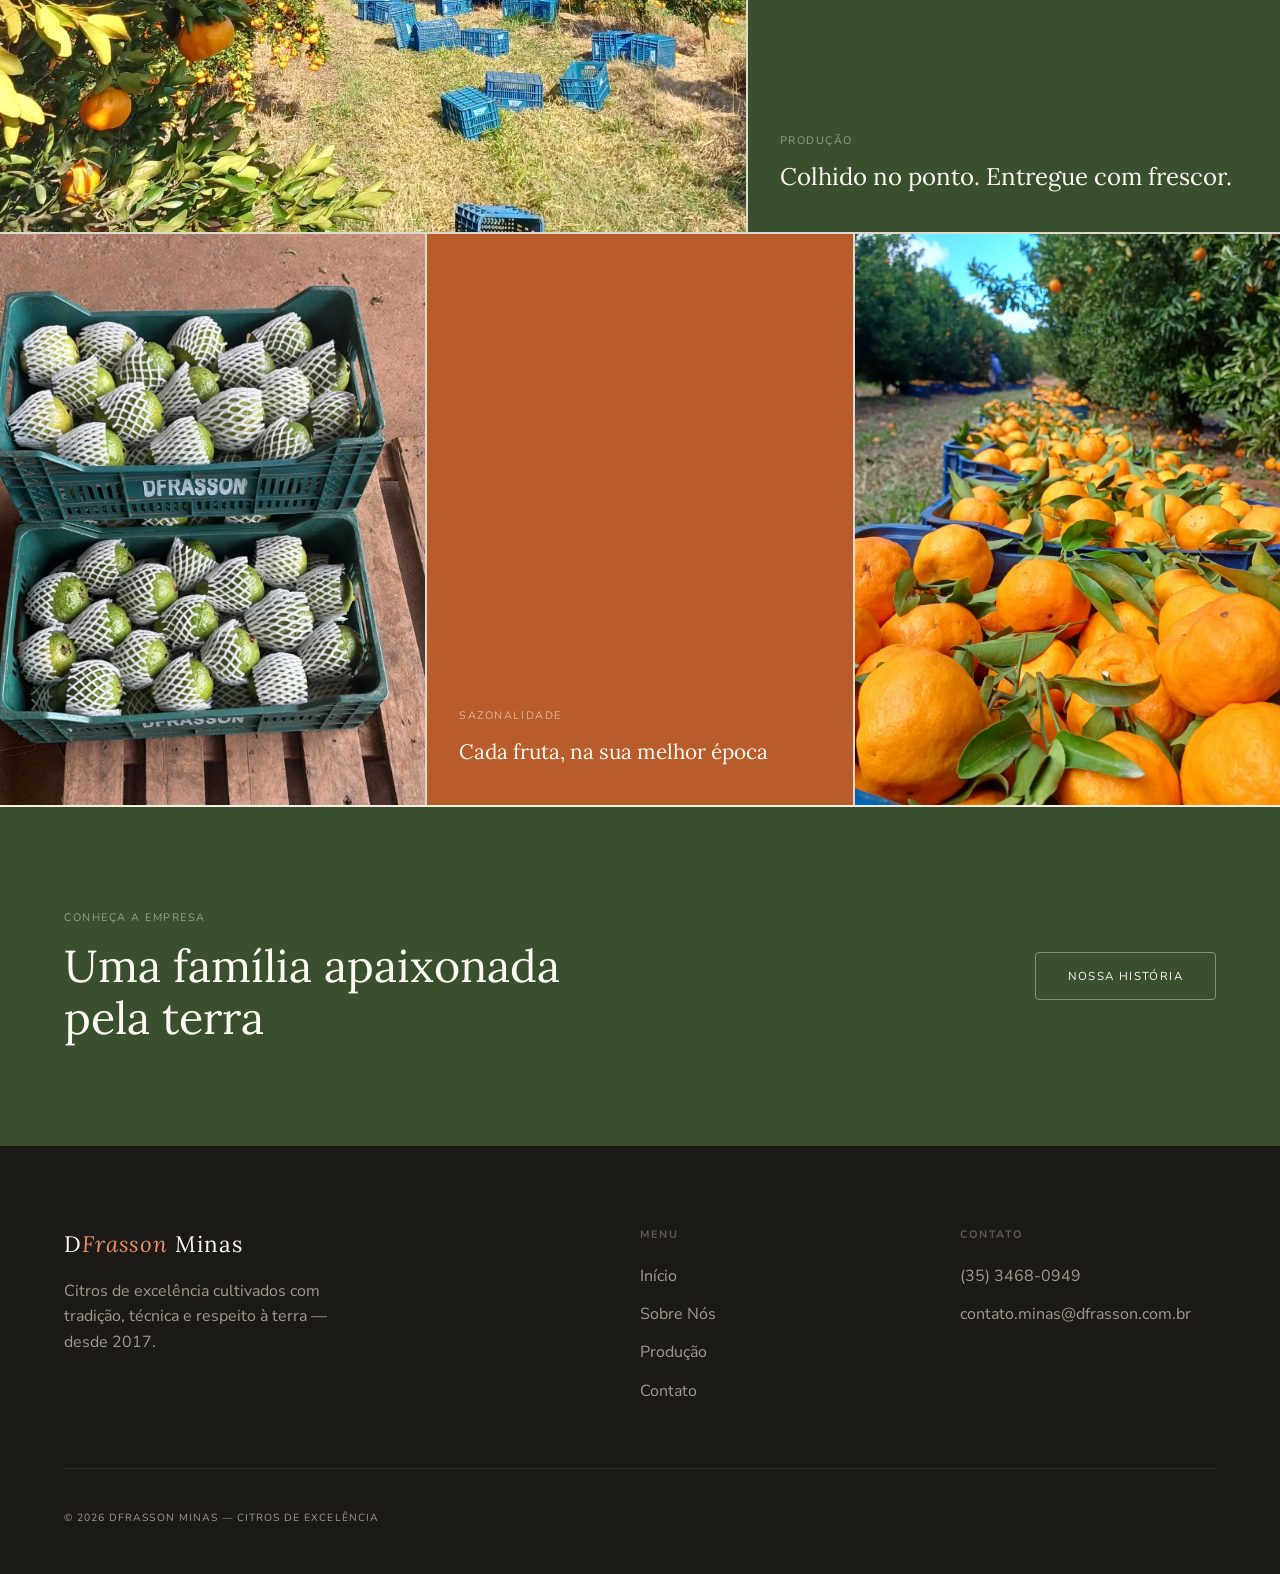
==== commit 01265b28: "v2" ====
--- a/producao.html
+++ b/producao.html
@@ -1,7 +1,7 @@
 <!DOCTYPE html>
 <html lang="pt-BR">
 <head>
-  <link rel="icon" href="img/icon.png" type="image/png">
+  <link rel="icon" href="img/icon.webp" type="image/webp">
   <meta charset="UTF-8">
   <meta name="viewport" content="width=device-width, initial-scale=1.0">
   <title>Produção — DFrasson Minas</title>
@@ -150,7 +150,7 @@
 
   <!-- NAV -->
   <nav class="nav" id="nav">
-    <a href="index.html" class="nav__logo-img"><img src="img/logo.png" alt="DFrasson Minas"></a>
+    <a href="index.html" class="nav__logo-img"><img src="img/logo.webp" alt="DFrasson Minas"></a>
     <ul class="nav__links">
       <li><a href="index.html">Início</a></li>
       <li><a href="sobre.html">Sobre Nós</a></li>
@@ -260,7 +260,7 @@
     <!-- Laranjas -->
     <div class="varietal reveal">
       <div class="varietal__img">
-        <img src="img/laranja.png" alt="Laranjas DFrasson">
+        <img src="img/laranja.webp" alt="Laranjas DFrasson">
       </div>
       <div class="varietal__body">
         <span class="varietal__badge varietal__badge--anual">Produção Anual</span>
@@ -286,7 +286,7 @@
     <!-- Tangerinas -->
     <div class="varietal varietal--rev reveal">
       <div class="varietal__img">
-        <img src="img/tangerina.jpeg" alt="Tangerinas DFrasson">
+        <img src="img/tangerina.webp" alt="Tangerinas DFrasson">
       </div>
       <div class="varietal__body">
         <span class="varietal__badge varietal__badge--sazonal">Produção Sazonal</span>
@@ -306,7 +306,7 @@
     <!-- Limão Taiti -->
     <div class="varietal reveal">
       <div class="varietal__img">
-        <img src="img/limao.png" alt="Limão Taiti DFrasson">
+        <img src="img/limao.webp" alt="Limão Taiti DFrasson">
       </div>
       <div class="varietal__body">
         <span class="varietal__badge varietal__badge--anual">Produção Anual</span>
@@ -321,7 +321,7 @@
     <!-- Abacate e Goiaba -->
     <div class="varietal varietal--rev reveal">
       <div class="varietal__img">
-        <img src="img/goiaba.jpeg" alt="Abacate e Goiaba DFrasson">
+        <img src="img/goiaba.webp" alt="Abacate e Goiaba DFrasson">
       </div>
       <div class="varietal__body">
         <span class="varietal__badge varietal__badge--sazonal">Produção Sazonal</span>
@@ -375,24 +375,24 @@
   <!-- BENTO MOSAIC -->
   <div class="bento reveal" style="margin-top:2px;margin-bottom:2px;">
     <div class="bento-cell bento-cell--a">
-      <img src="img/prod1.jpeg" alt="">
+      <img src="img/prod1.webp" alt="">
     </div>
     <div class="bento-cell bento-cell--b">
-      <img src="img/prod2.jpeg" alt="">
+      <img src="img/prod2.webp" alt="">
     </div>
     <div class="bento-cell bento-cell--c">
       <p class="tag" style="color:rgba(246,240,228,.5);margin-bottom:.8rem;">Produção</p>
       <p class="headline" style="font-size:1.5rem;color:var(--c-white);line-height:1.2;">Colhido no ponto. Entregue com frescor.</p>
     </div>
     <div class="bento-cell bento-cell--d">
-      <img src="img/prod3.jpeg" alt="">
+      <img src="img/prod3.webp" alt="">
     </div>
     <div class="bento-cell bento-cell--e">
       <p class="tag" style="color:rgba(246,240,228,.6);margin-bottom:.8rem;">Sazonalidade</p>
       <p class="headline" style="font-size:1.3rem;color:var(--c-white);line-height:1.3;">Cada fruta, na sua melhor época</p>
     </div>
     <div class="bento-cell bento-cell--f">
-      <img src="img/prod4.jpeg" alt="">
+      <img src="img/prod4.webp" alt="">
     </div>
   </div>
 
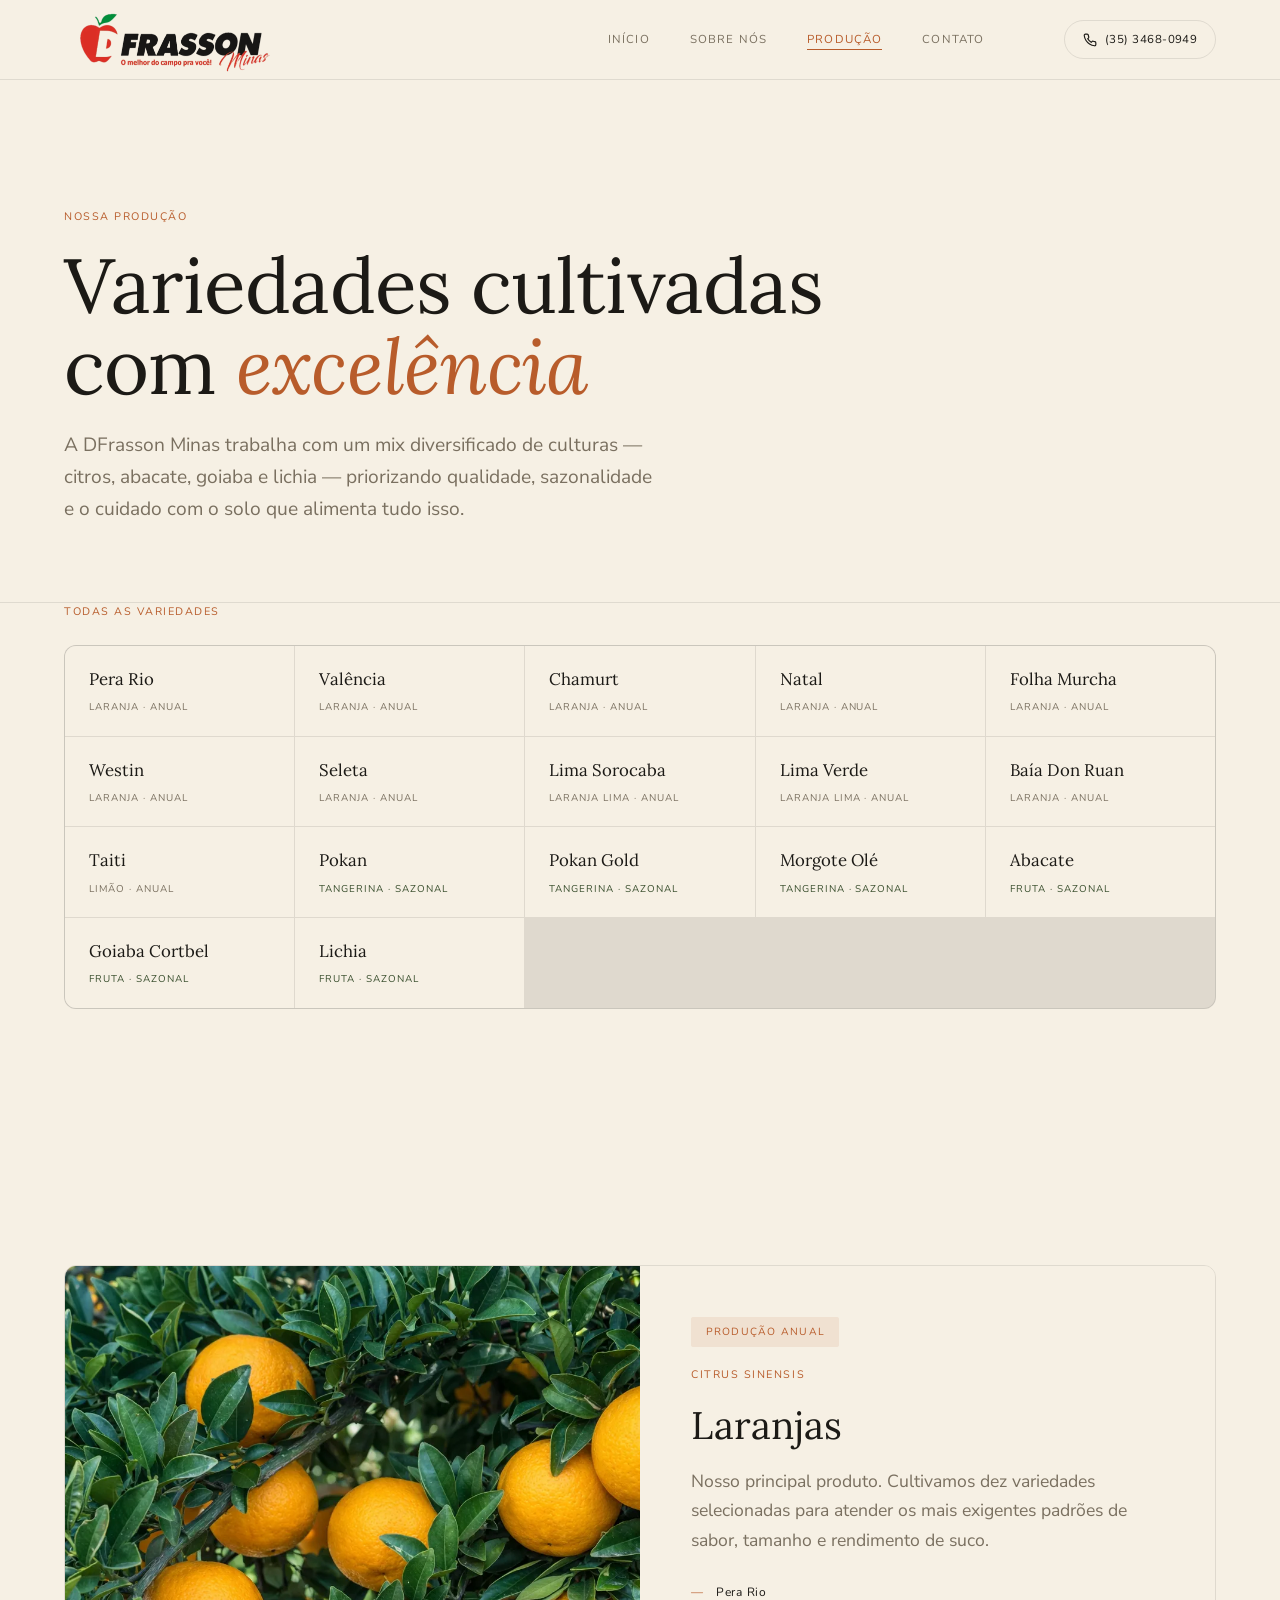
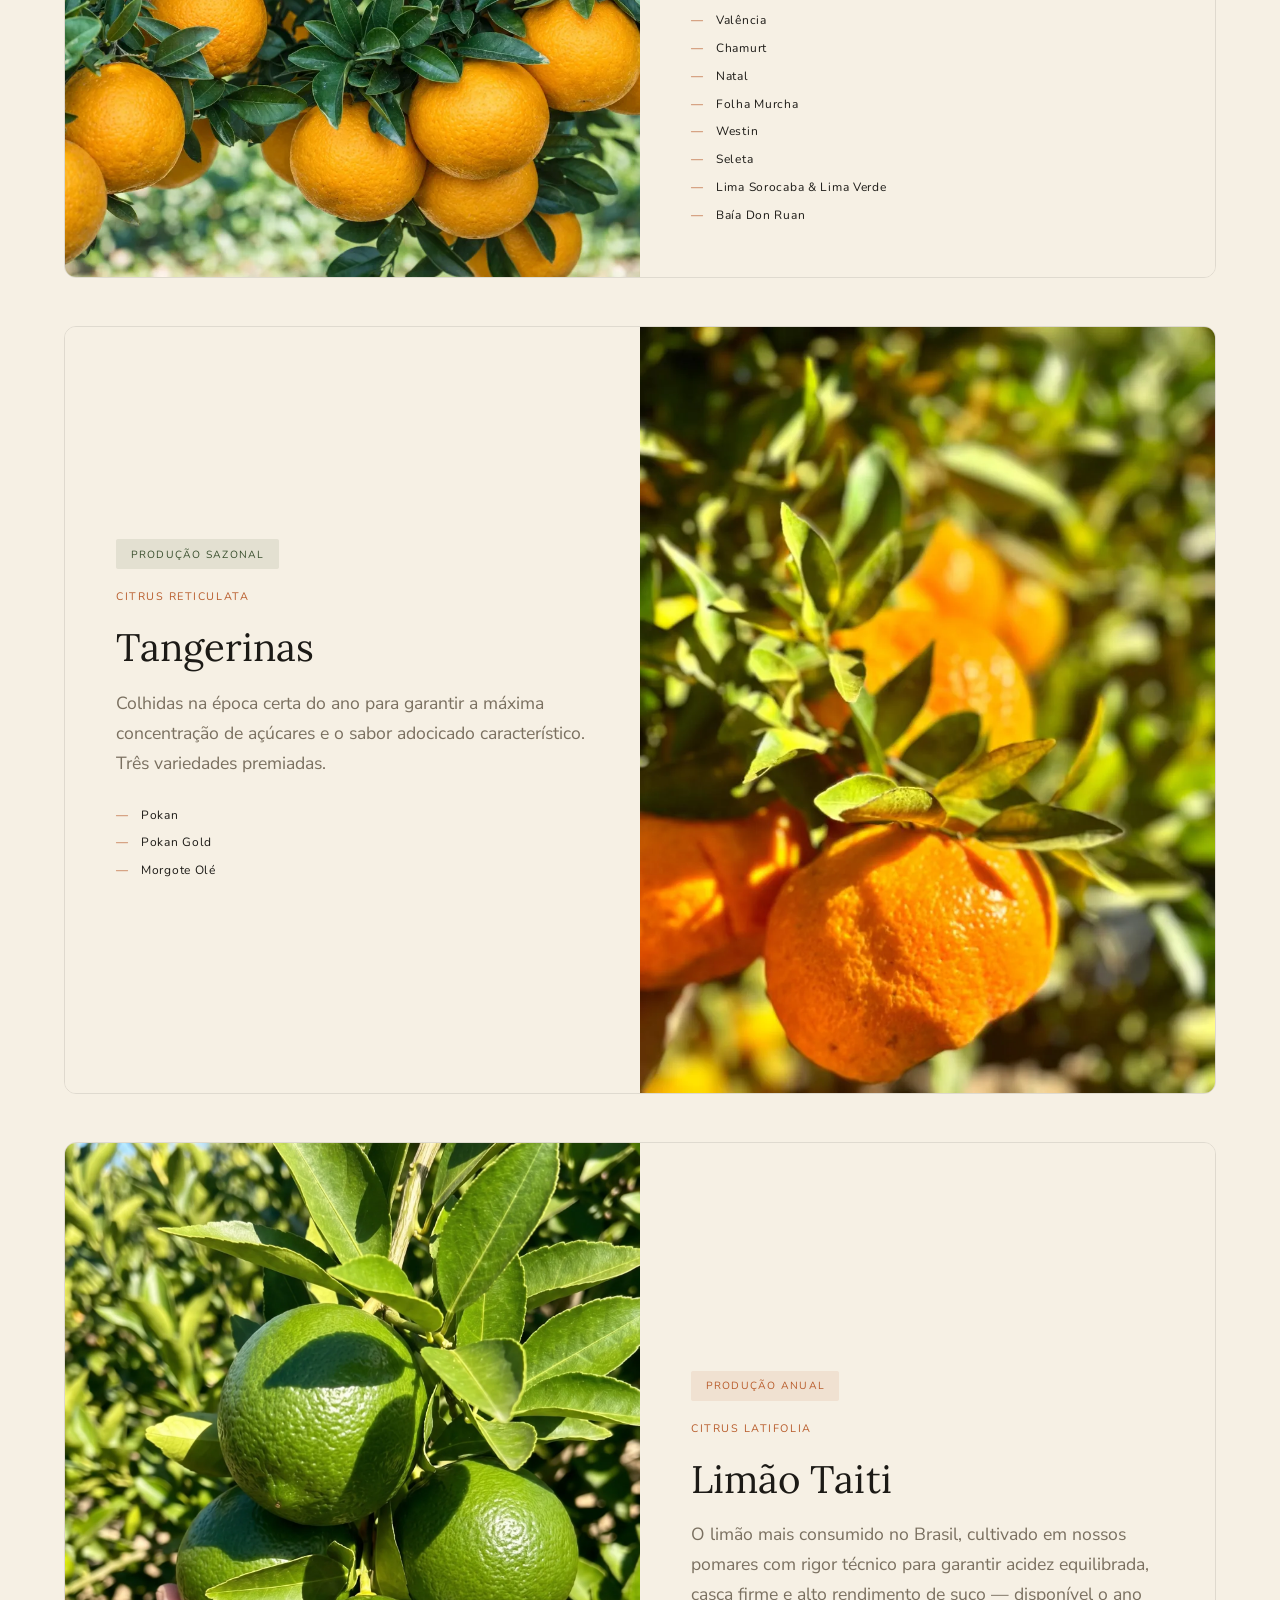
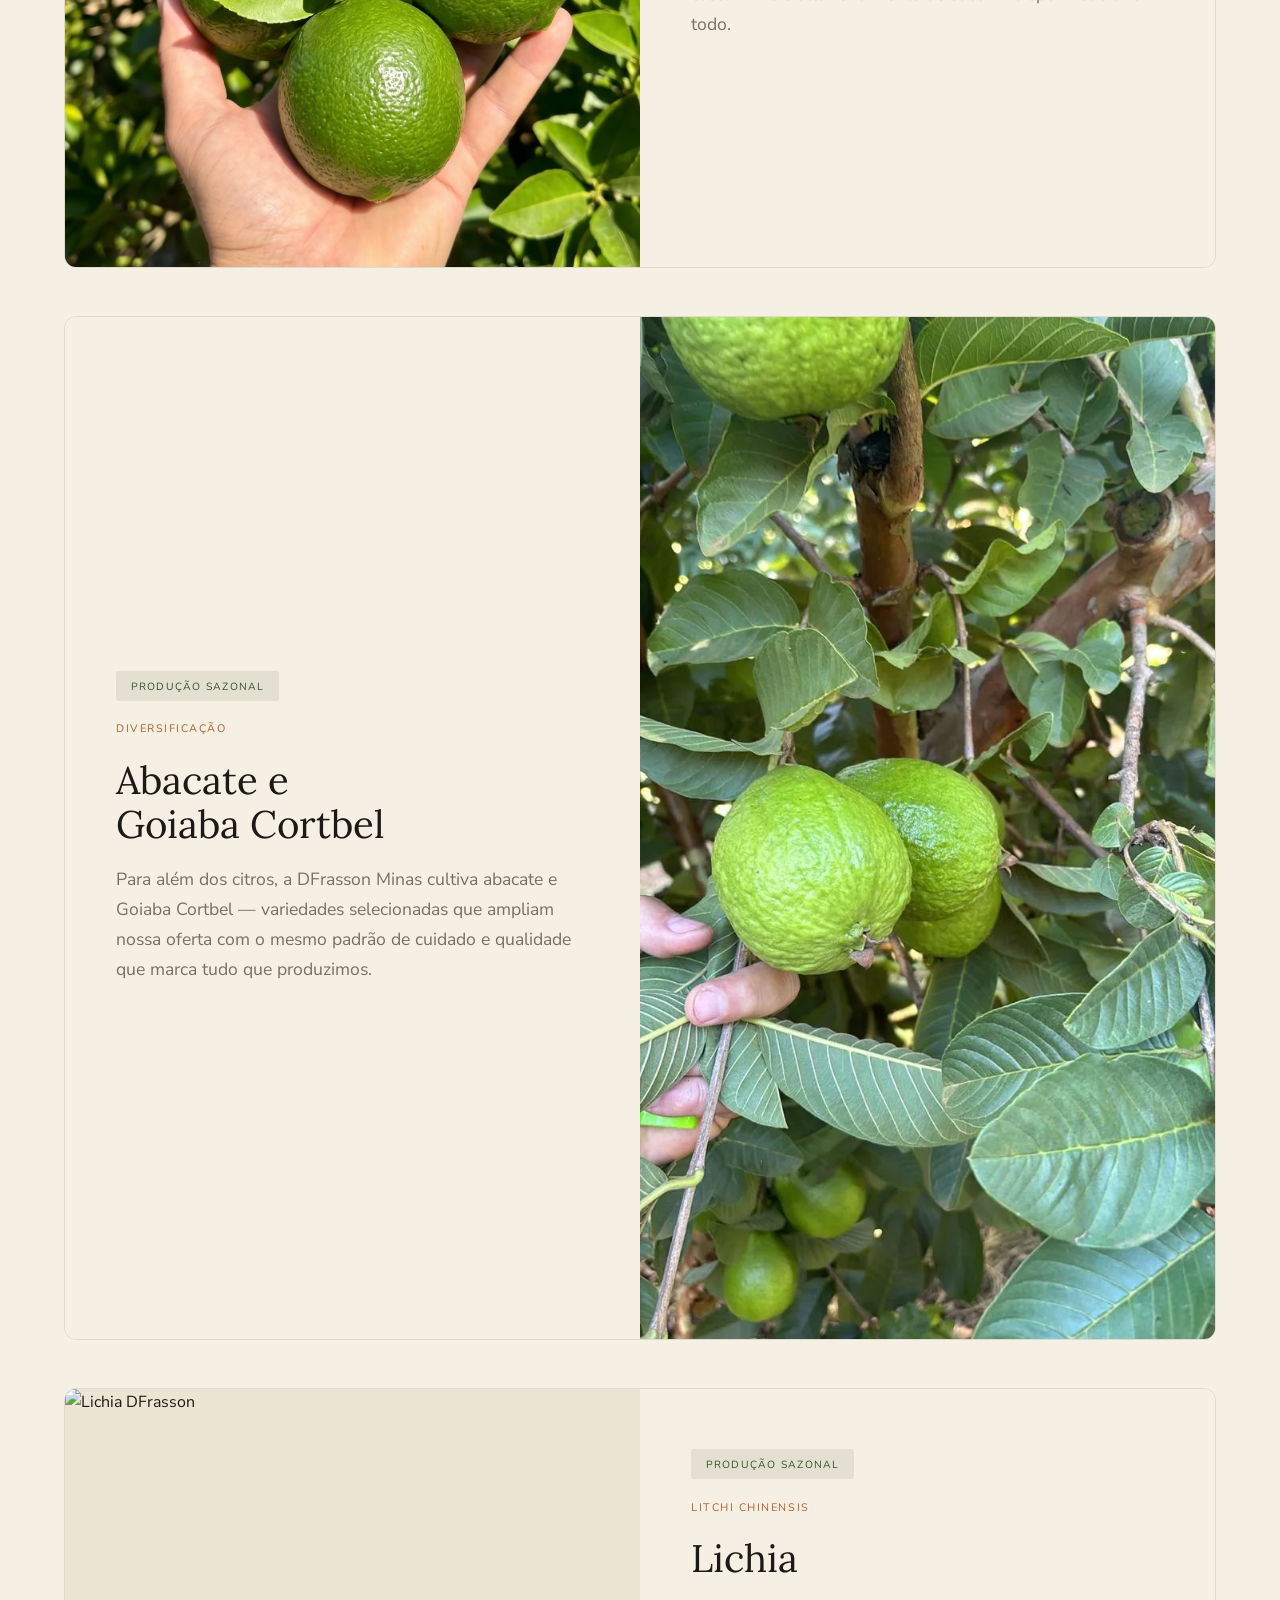
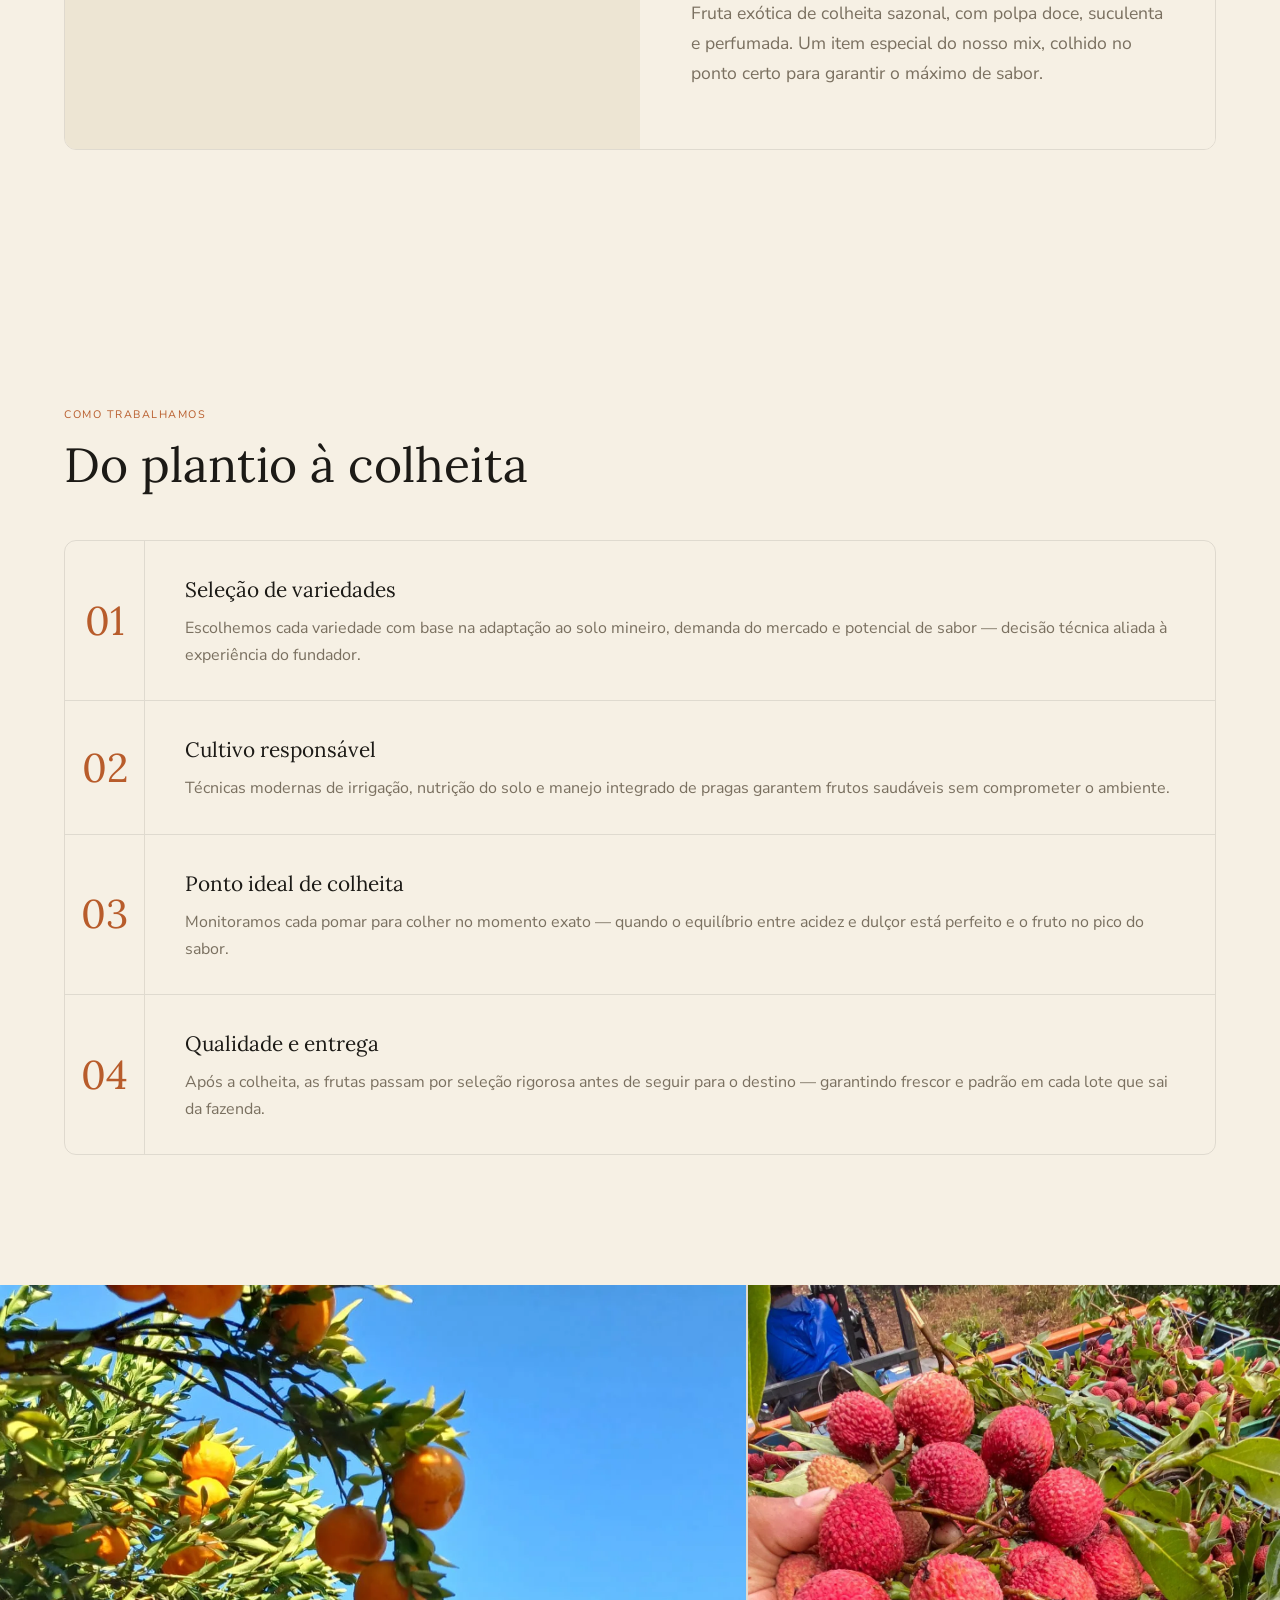
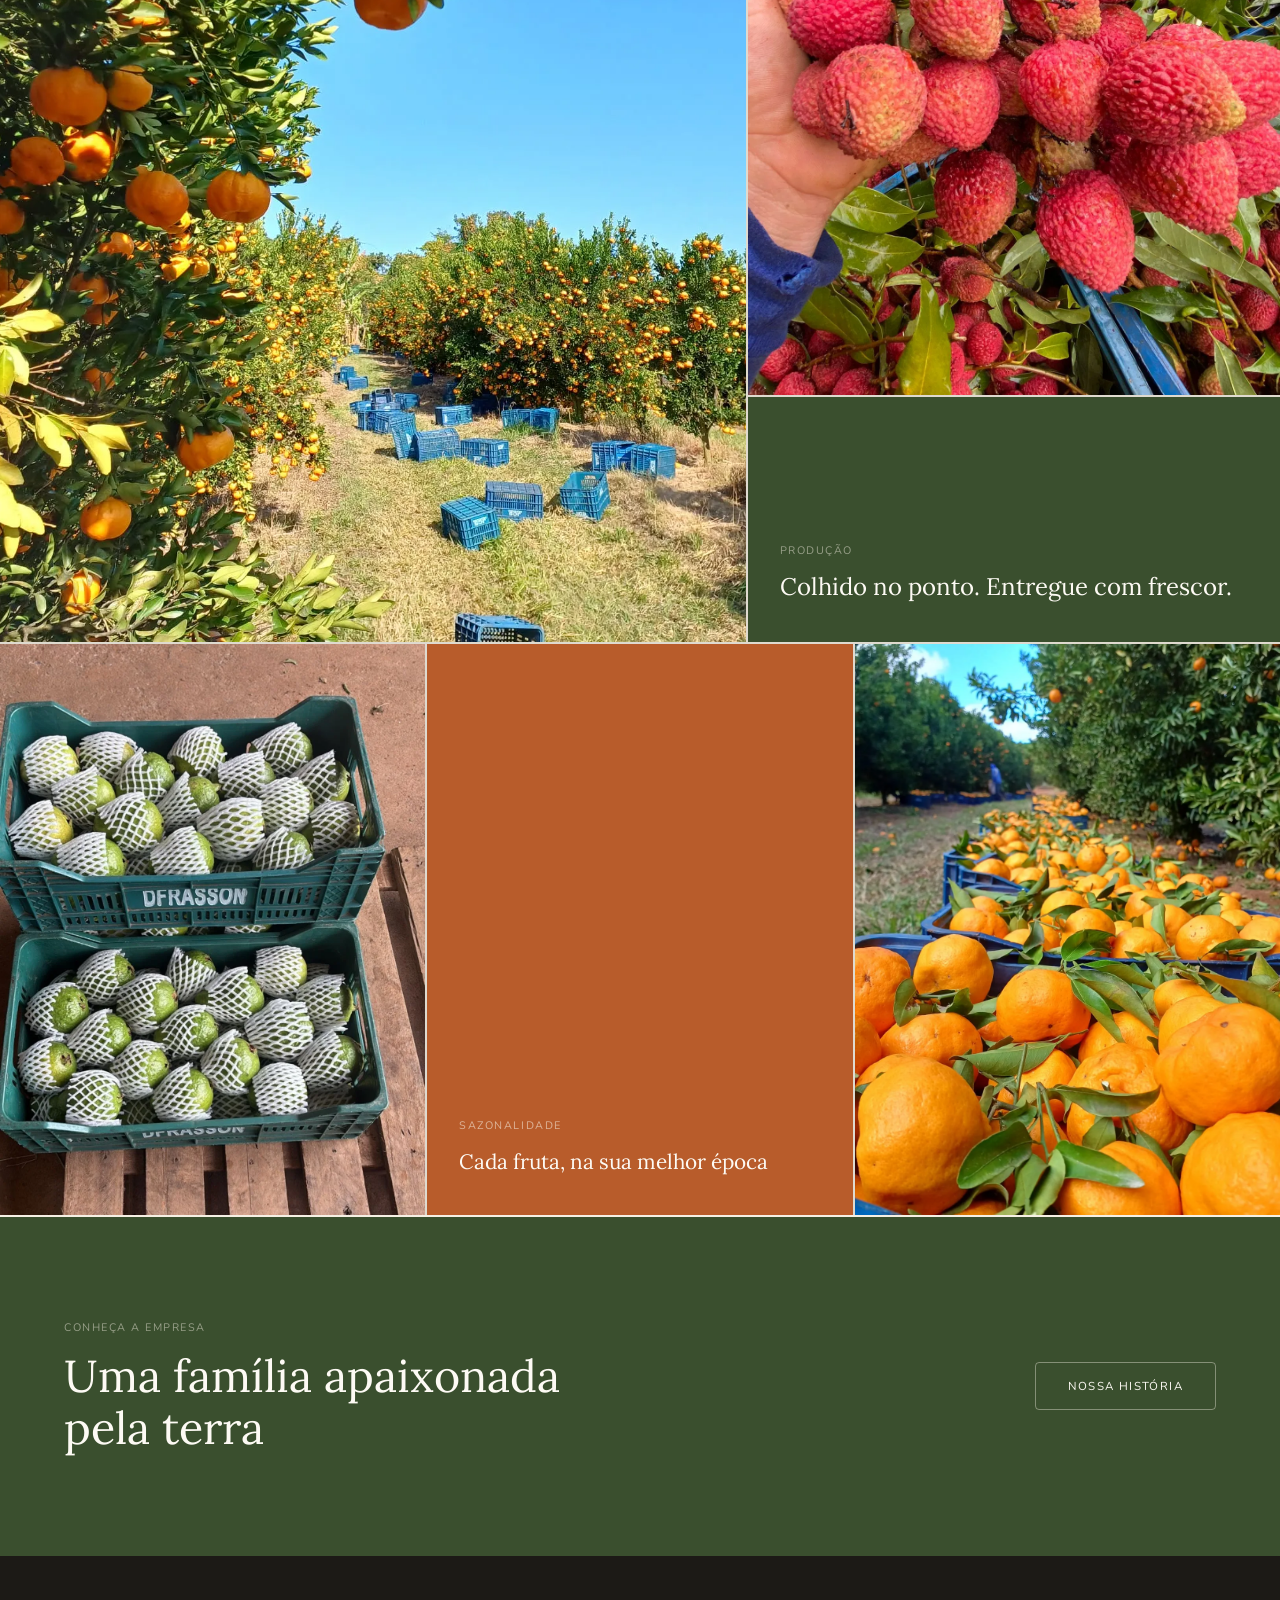
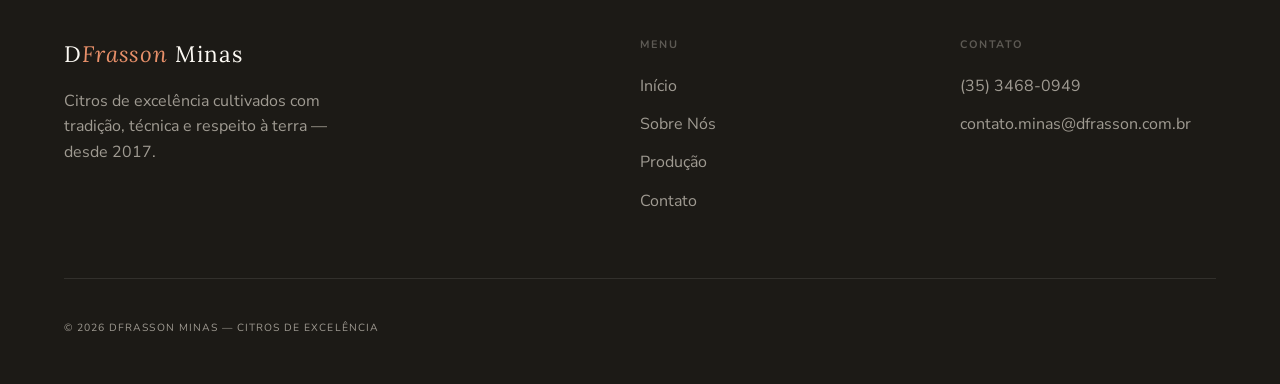
==== commit 0b852a17: "Update producao.html" ====
--- a/producao.html
+++ b/producao.html
@@ -5,7 +5,7 @@
   <meta charset="UTF-8">
   <meta name="viewport" content="width=device-width, initial-scale=1.0">
   <title>Produção — DFrasson Minas</title>
-  <meta name="description" content="Conheça todas as variedades cultivadas pela DFrasson Minas — laranjas, tangerinas, limão, abacate e goiaba.">
+  <meta name="description" content="Conheça todas as variedades cultivadas pela DFrasson Minas — laranjas, tangerinas, limão, abacate, goiaba e lichia.">
   <link rel="stylesheet" href="style.css">
   <style>
     /* ---- Varietal card ---- */
@@ -179,7 +179,7 @@
       Variedades cultivadas<br>com <em style="color:var(--c-terra);">excelência</em>
     </h1>
     <p style="margin-top:1.5rem;font-size:1.2rem;color:var(--c-muted);max-width:600px;line-height:1.65;">
-      A DFrasson Minas trabalha com um mix diversificado de culturas — citros, abacate e goiaba — priorizando qualidade, sazonalidade e o cuidado com o solo que alimenta tudo isso.
+      A DFrasson Minas trabalha com um mix diversificado de culturas — citros, abacate, goiaba e lichia — priorizando qualidade, sazonalidade e o cuidado com o solo que alimenta tudo isso.
     </p>
   </header>
 
@@ -249,6 +249,10 @@
       </div>
       <div class="citrus-chip">
         <span class="citrus-chip__name">Goiaba Cortbel</span>
+        <span class="citrus-chip__cat" style="color:var(--c-moss);">Fruta · Sazonal</span>
+      </div>
+      <div class="citrus-chip">
+        <span class="citrus-chip__name">Lichia</span>
         <span class="citrus-chip__cat" style="color:var(--c-moss);">Fruta · Sazonal</span>
       </div>
     </div>
@@ -329,6 +333,21 @@
         <h2 class="headline varietal__title">Abacate e<br>Goiaba Cortbel</h2>
         <p class="varietal__desc">
           Para além dos citros, a DFrasson Minas cultiva abacate e Goiaba Cortbel — variedades selecionadas que ampliam nossa oferta com o mesmo padrão de cuidado e qualidade que marca tudo que produzimos.
+        </p>
+      </div>
+    </div>
+
+    <!-- Lichia -->
+    <div class="varietal reveal">
+      <div class="varietal__img">
+        <img src="img/lichia.webp" alt="Lichia DFrasson">
+      </div>
+      <div class="varietal__body">
+        <span class="varietal__badge varietal__badge--sazonal">Produção Sazonal</span>
+        <p class="tag">Litchi chinensis</p>
+        <h2 class="headline varietal__title">Lichia</h2>
+        <p class="varietal__desc">
+          Fruta exótica de colheita sazonal, com polpa doce, suculenta e perfumada. Um item especial do nosso mix, colhido no ponto certo para garantir o máximo de sabor.
         </p>
       </div>
     </div>
@@ -458,4 +477,4 @@
     document.querySelectorAll('.reveal, .reveal-l').forEach(el => io.observe(el));
   </script>
 </body>
-</html>+</html>
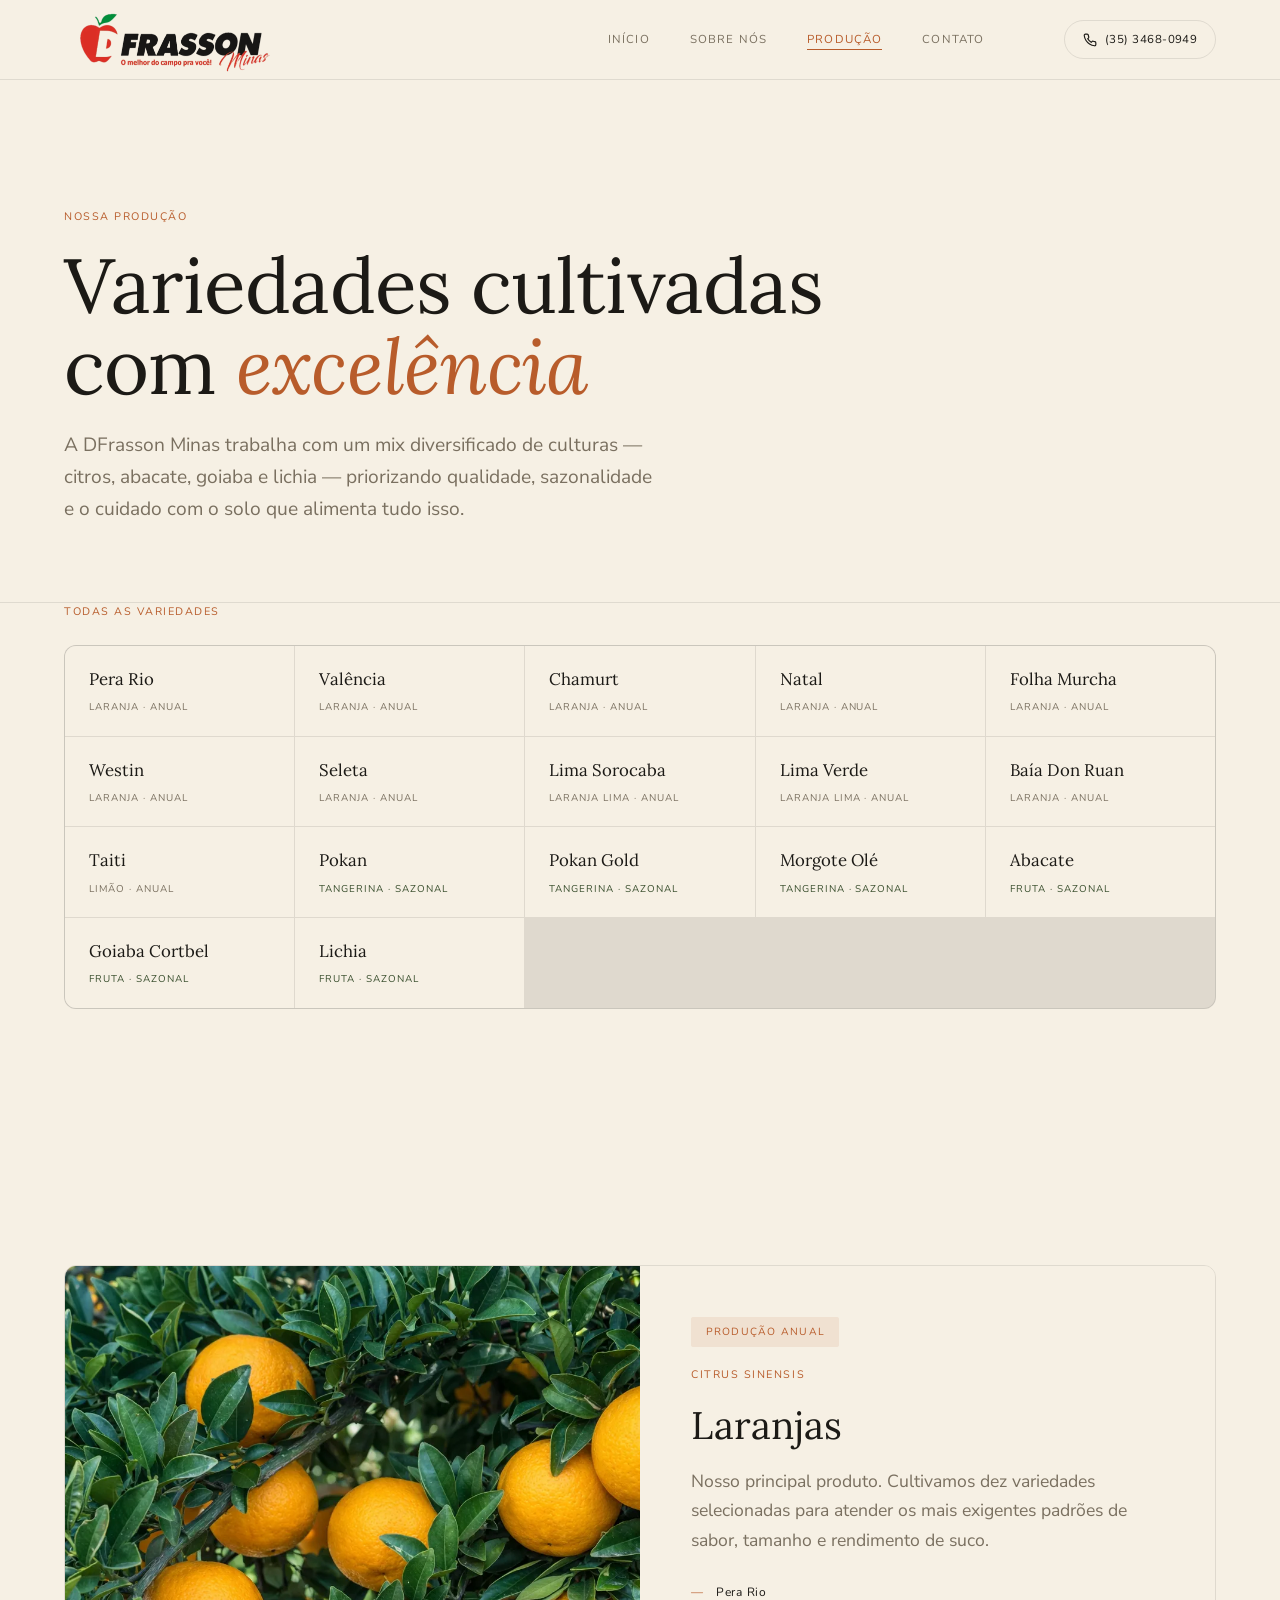
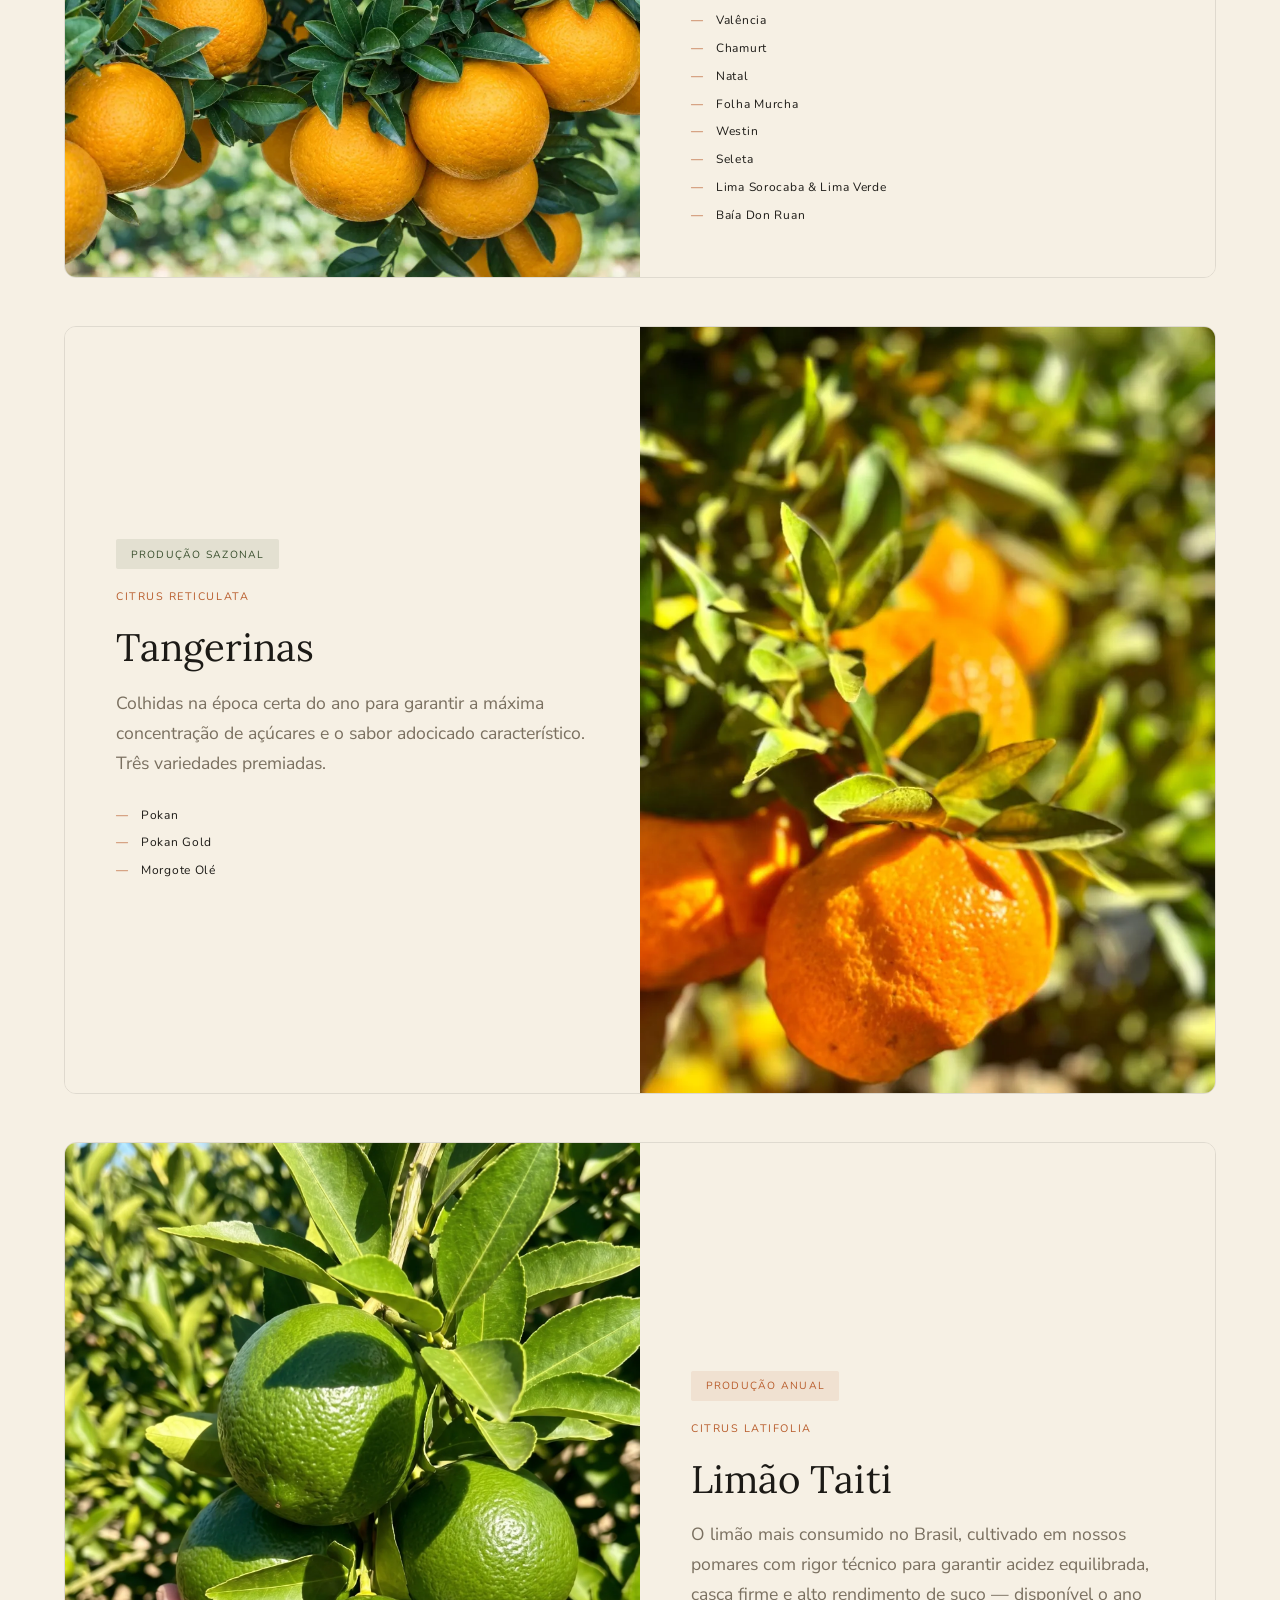
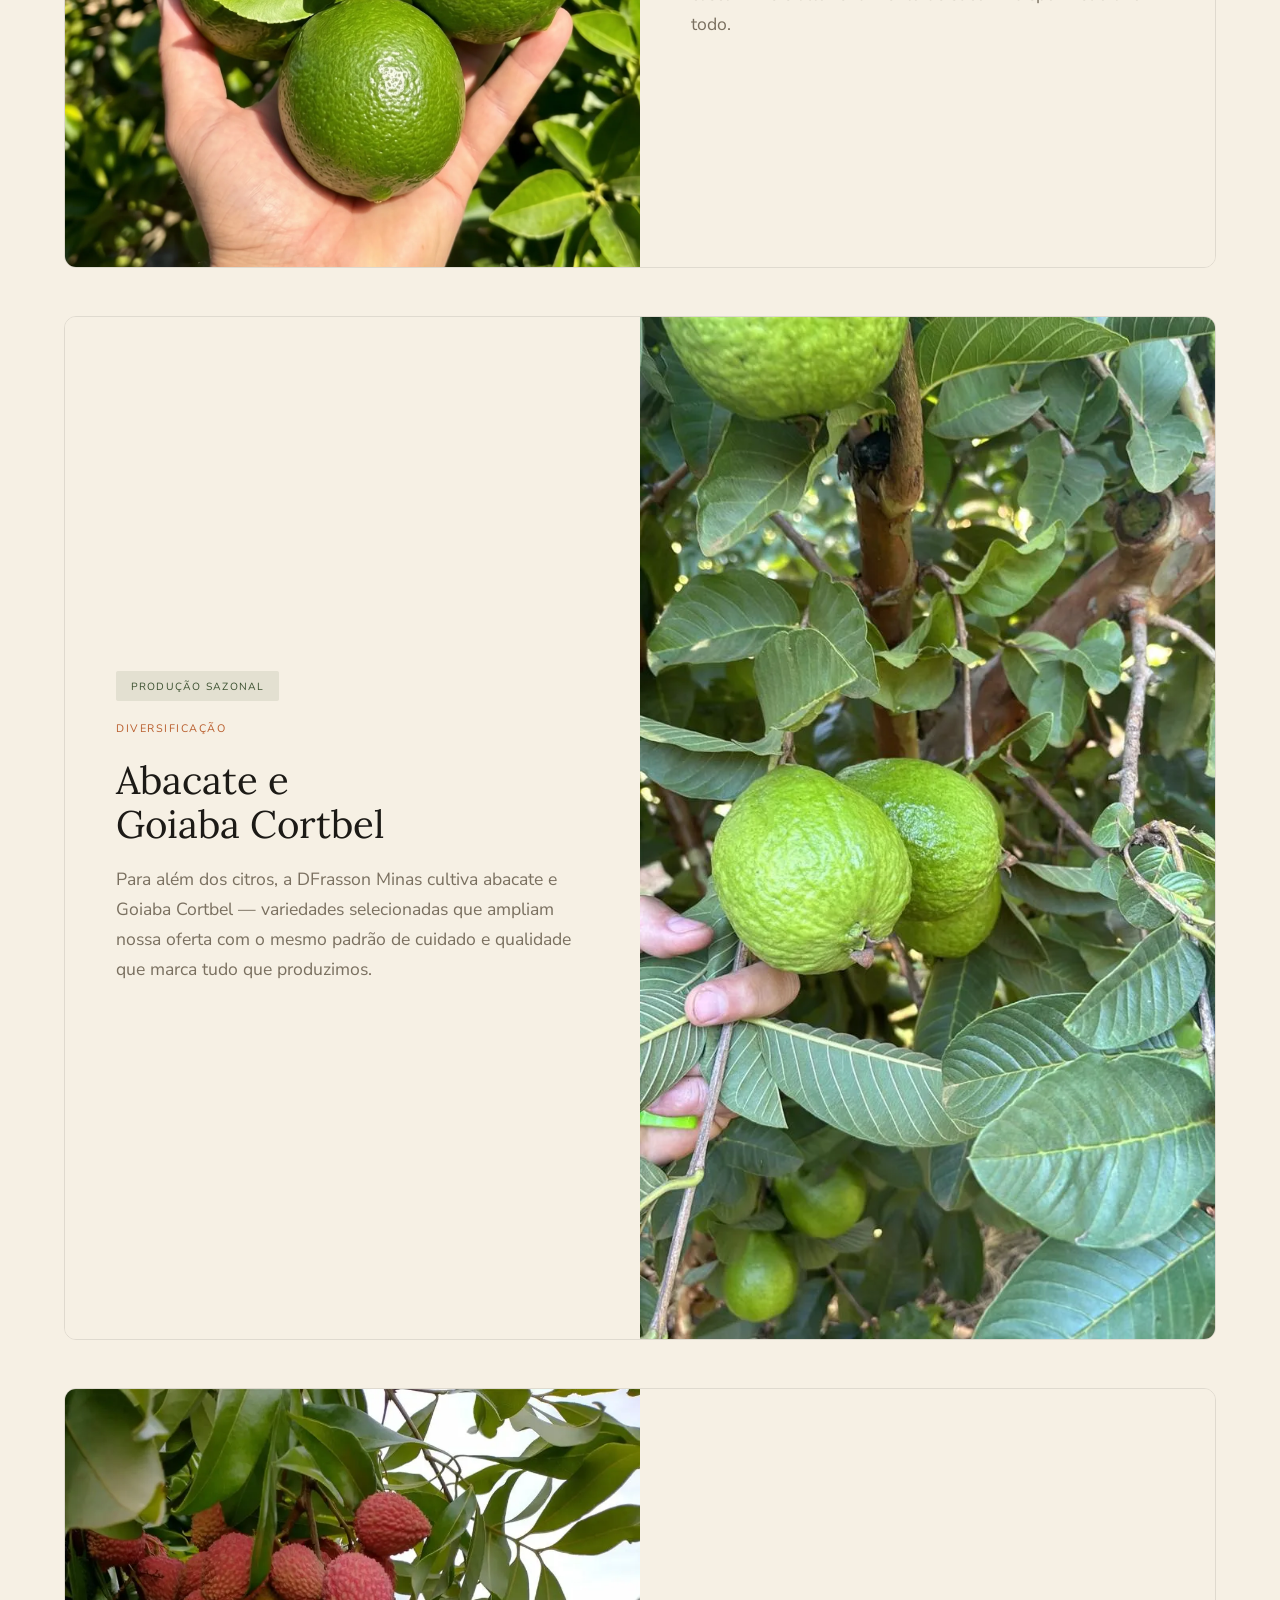
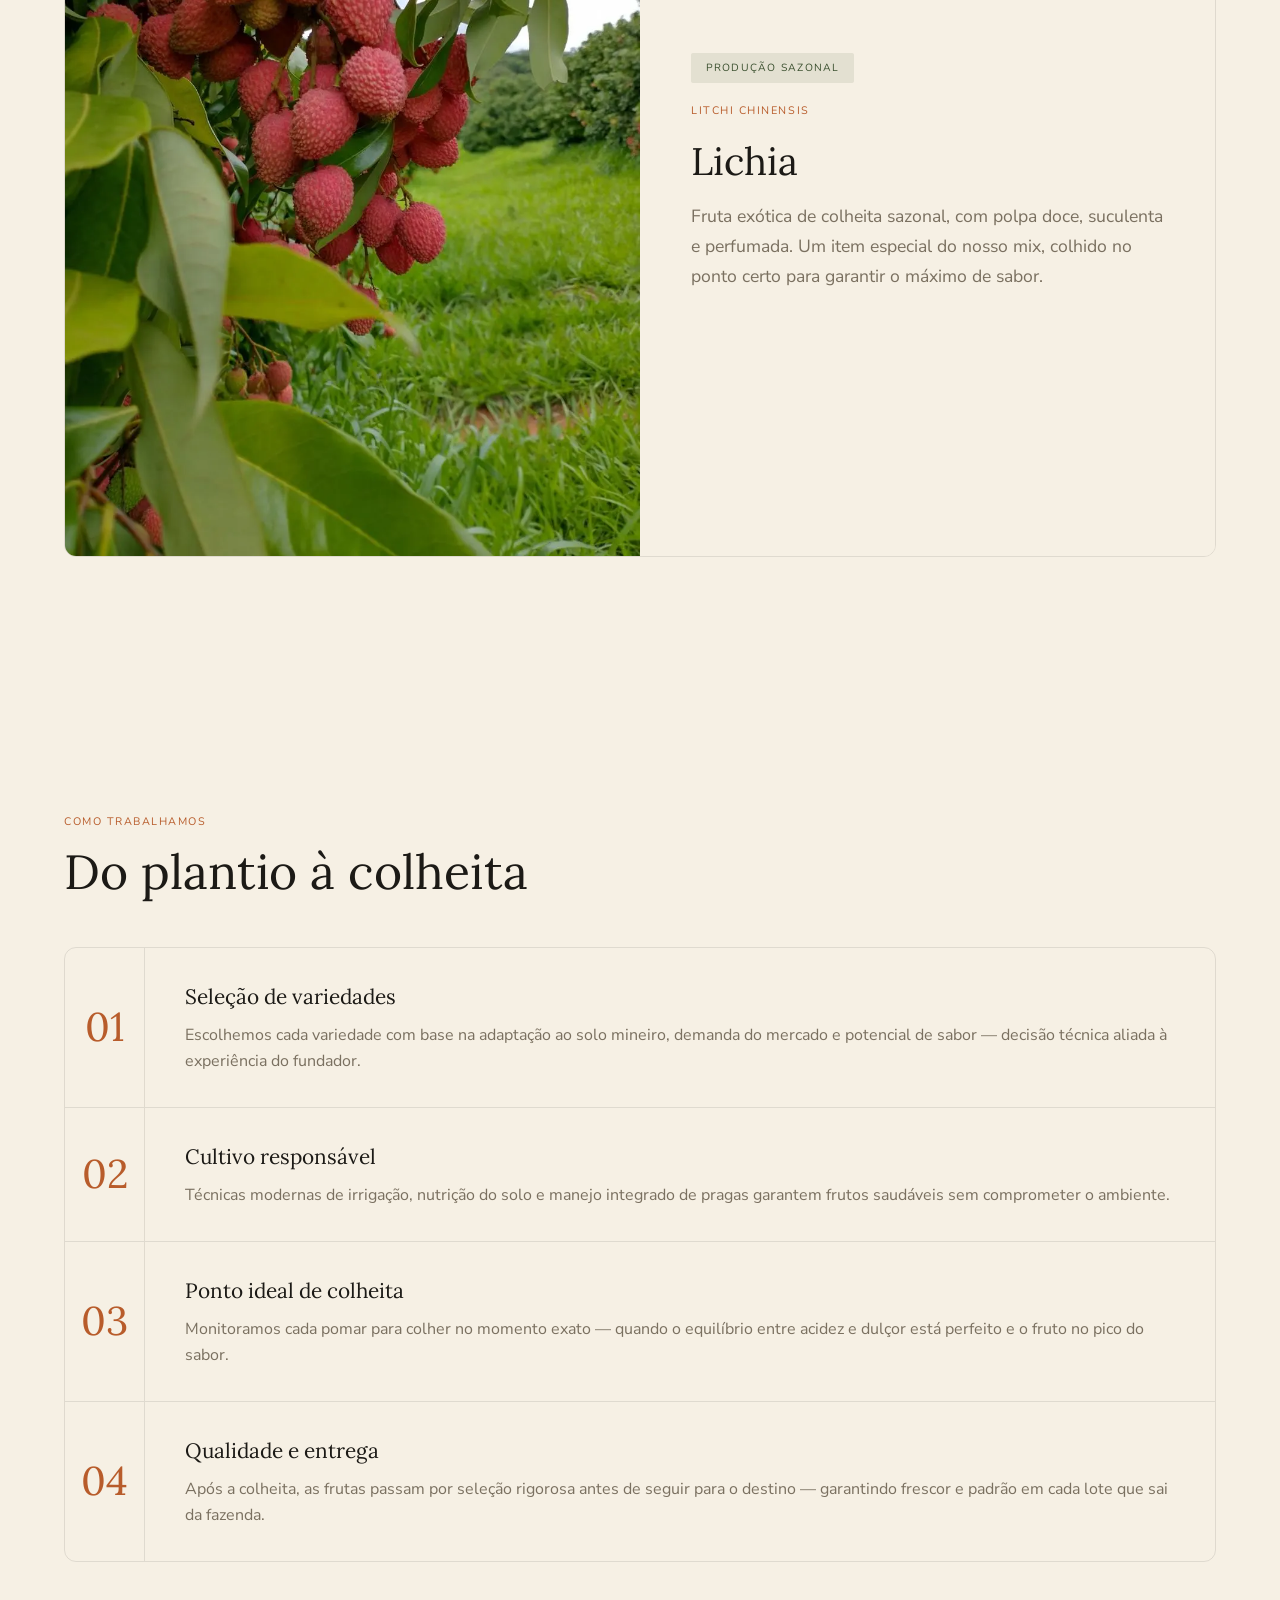
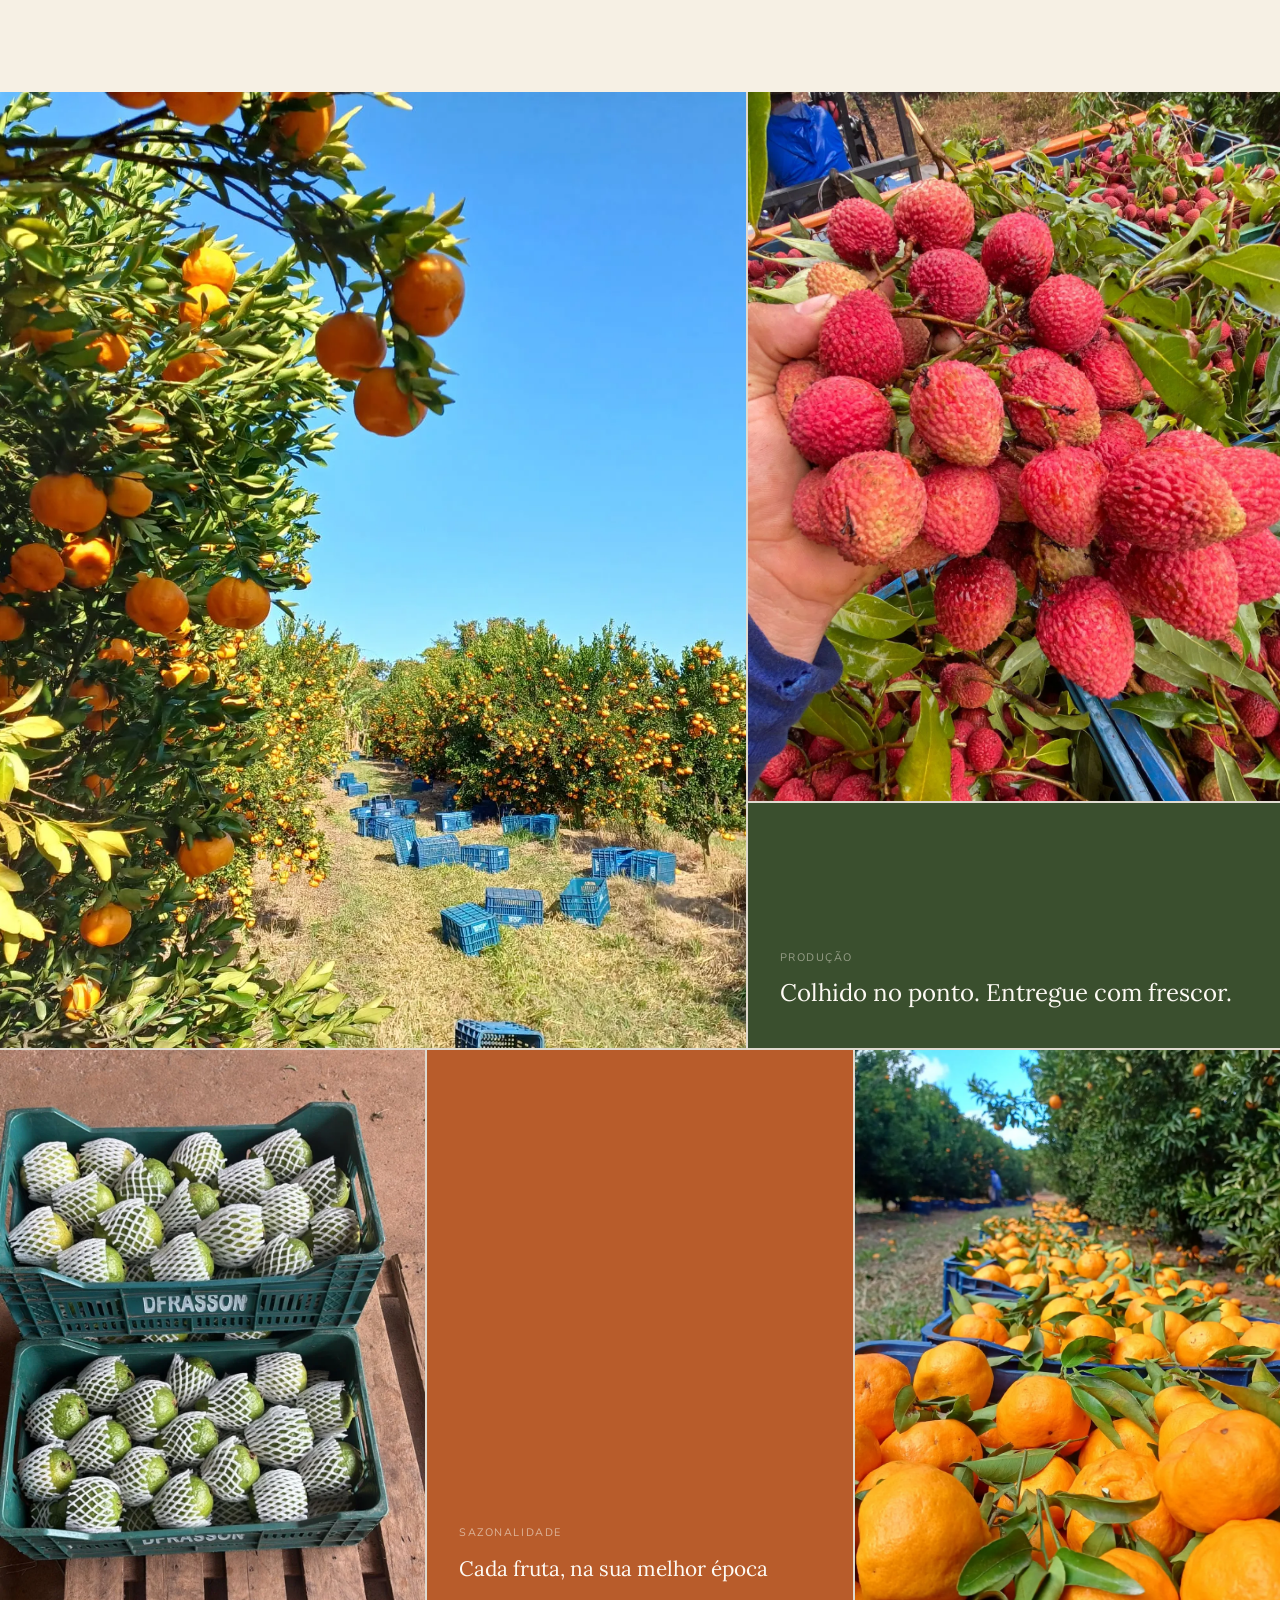
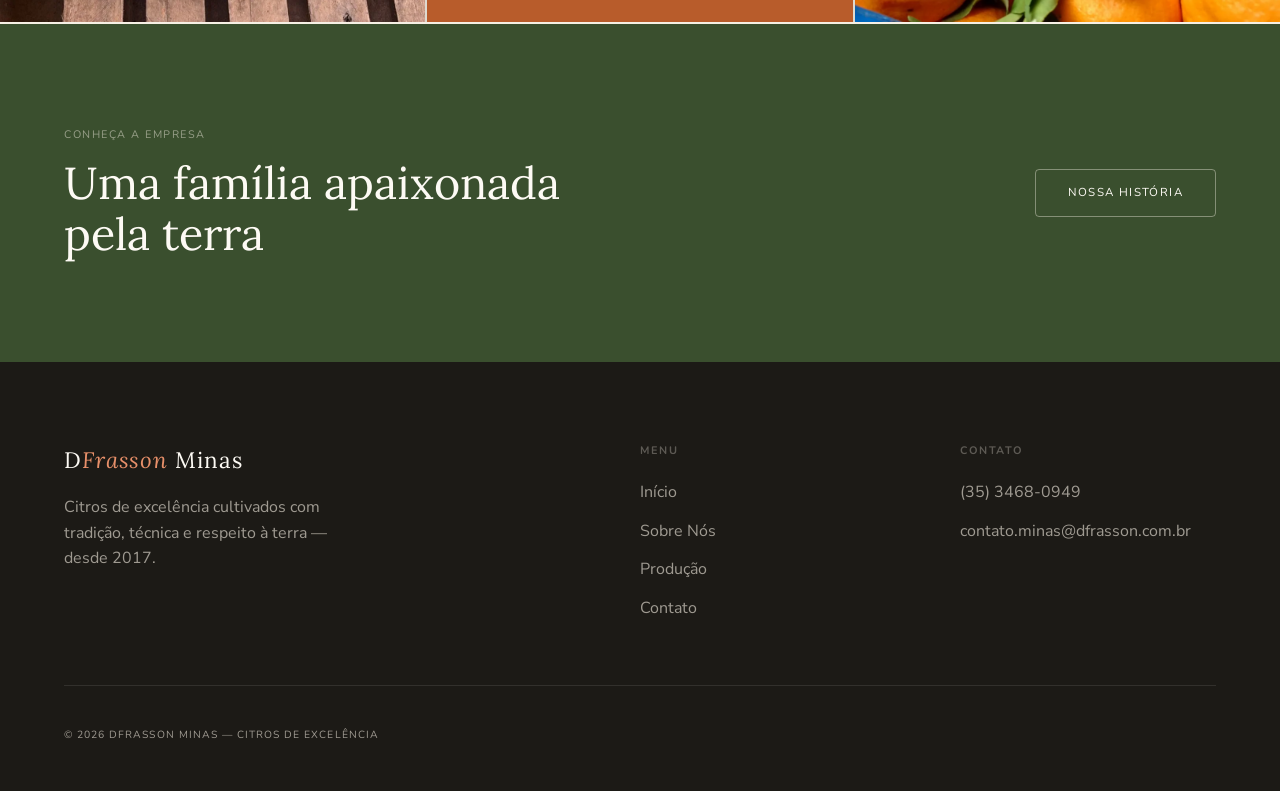
==== commit 02b8f174: "Update producao.html" ====
--- a/producao.html
+++ b/producao.html
@@ -466,6 +466,12 @@
       burger.classList.toggle('open');
       mobileMenu.classList.toggle('open');
     });
+    mobileMenu.querySelectorAll('a').forEach(link => {
+      link.addEventListener('click', () => {
+        burger.classList.remove('open');
+        mobileMenu.classList.remove('open');
+      });
+    });
     const io = new IntersectionObserver((entries) => {
       entries.forEach((e, i) => {
         if (e.isIntersecting) {
